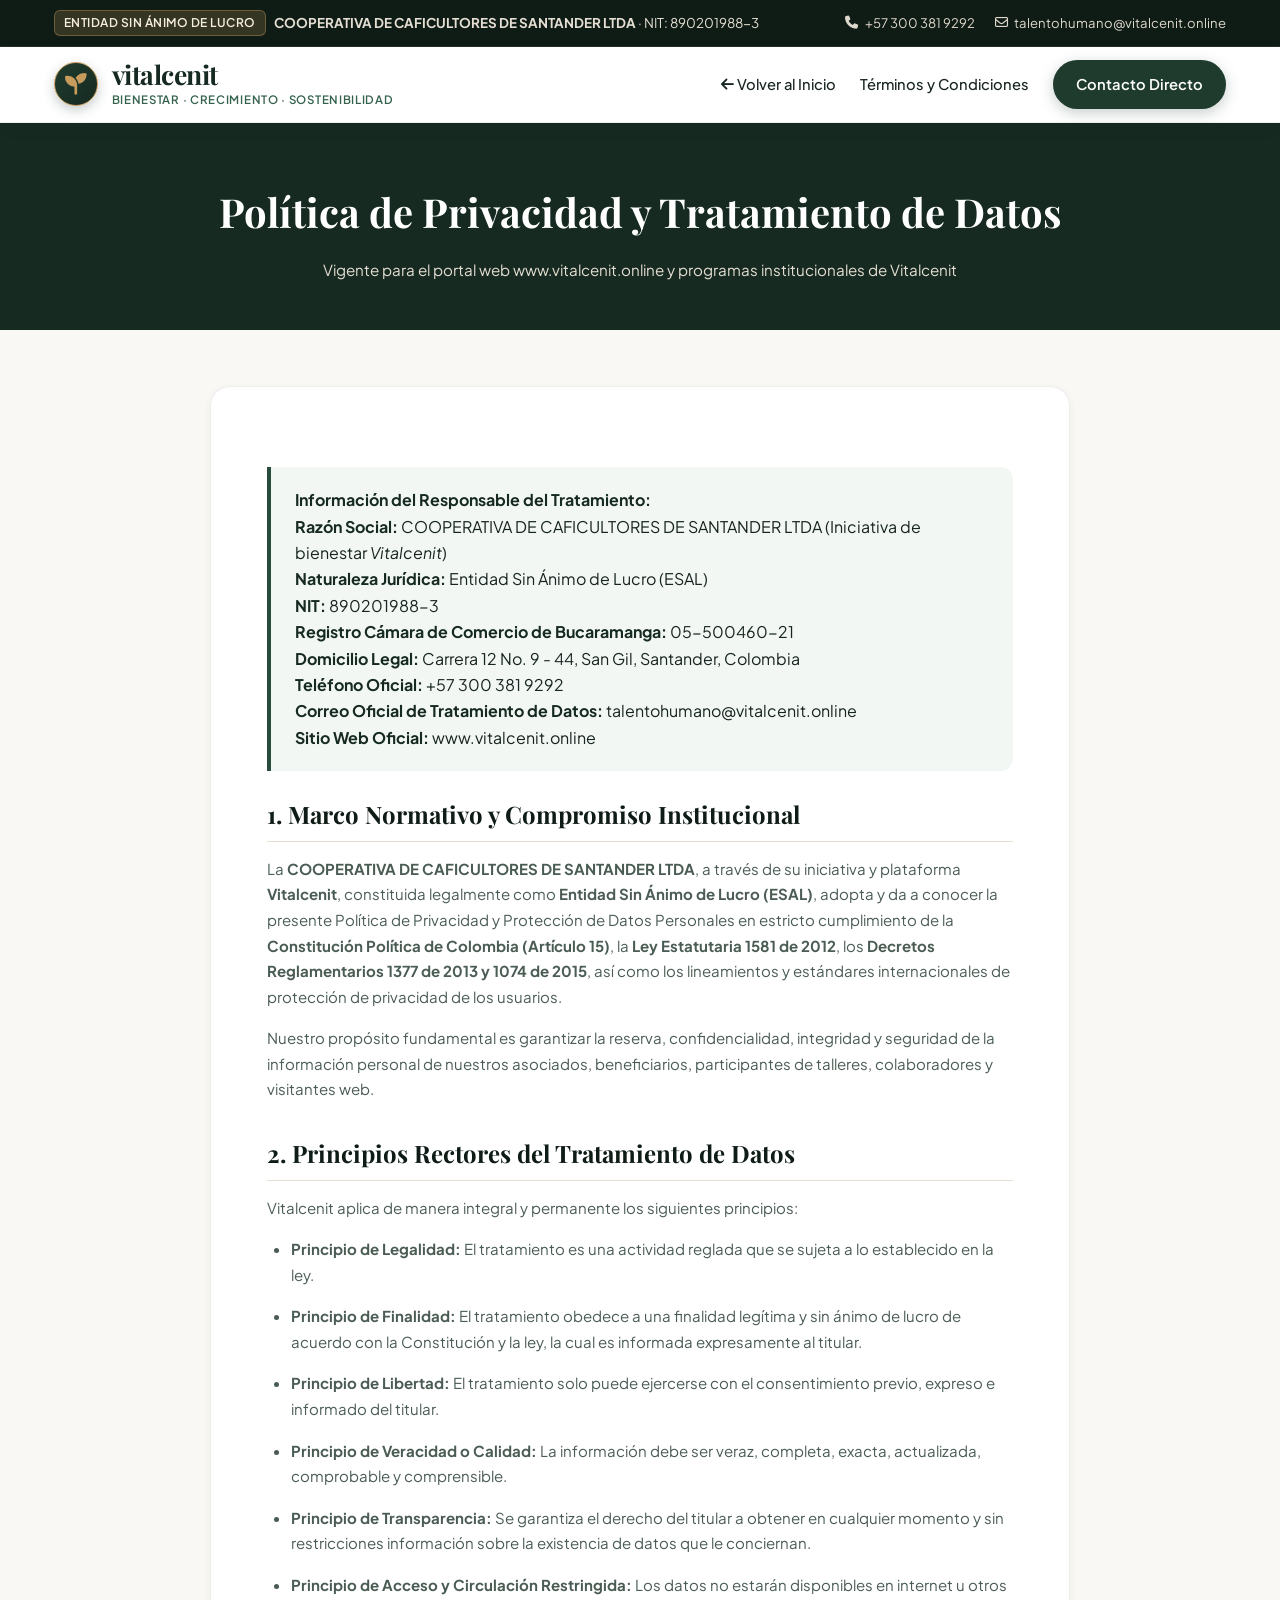
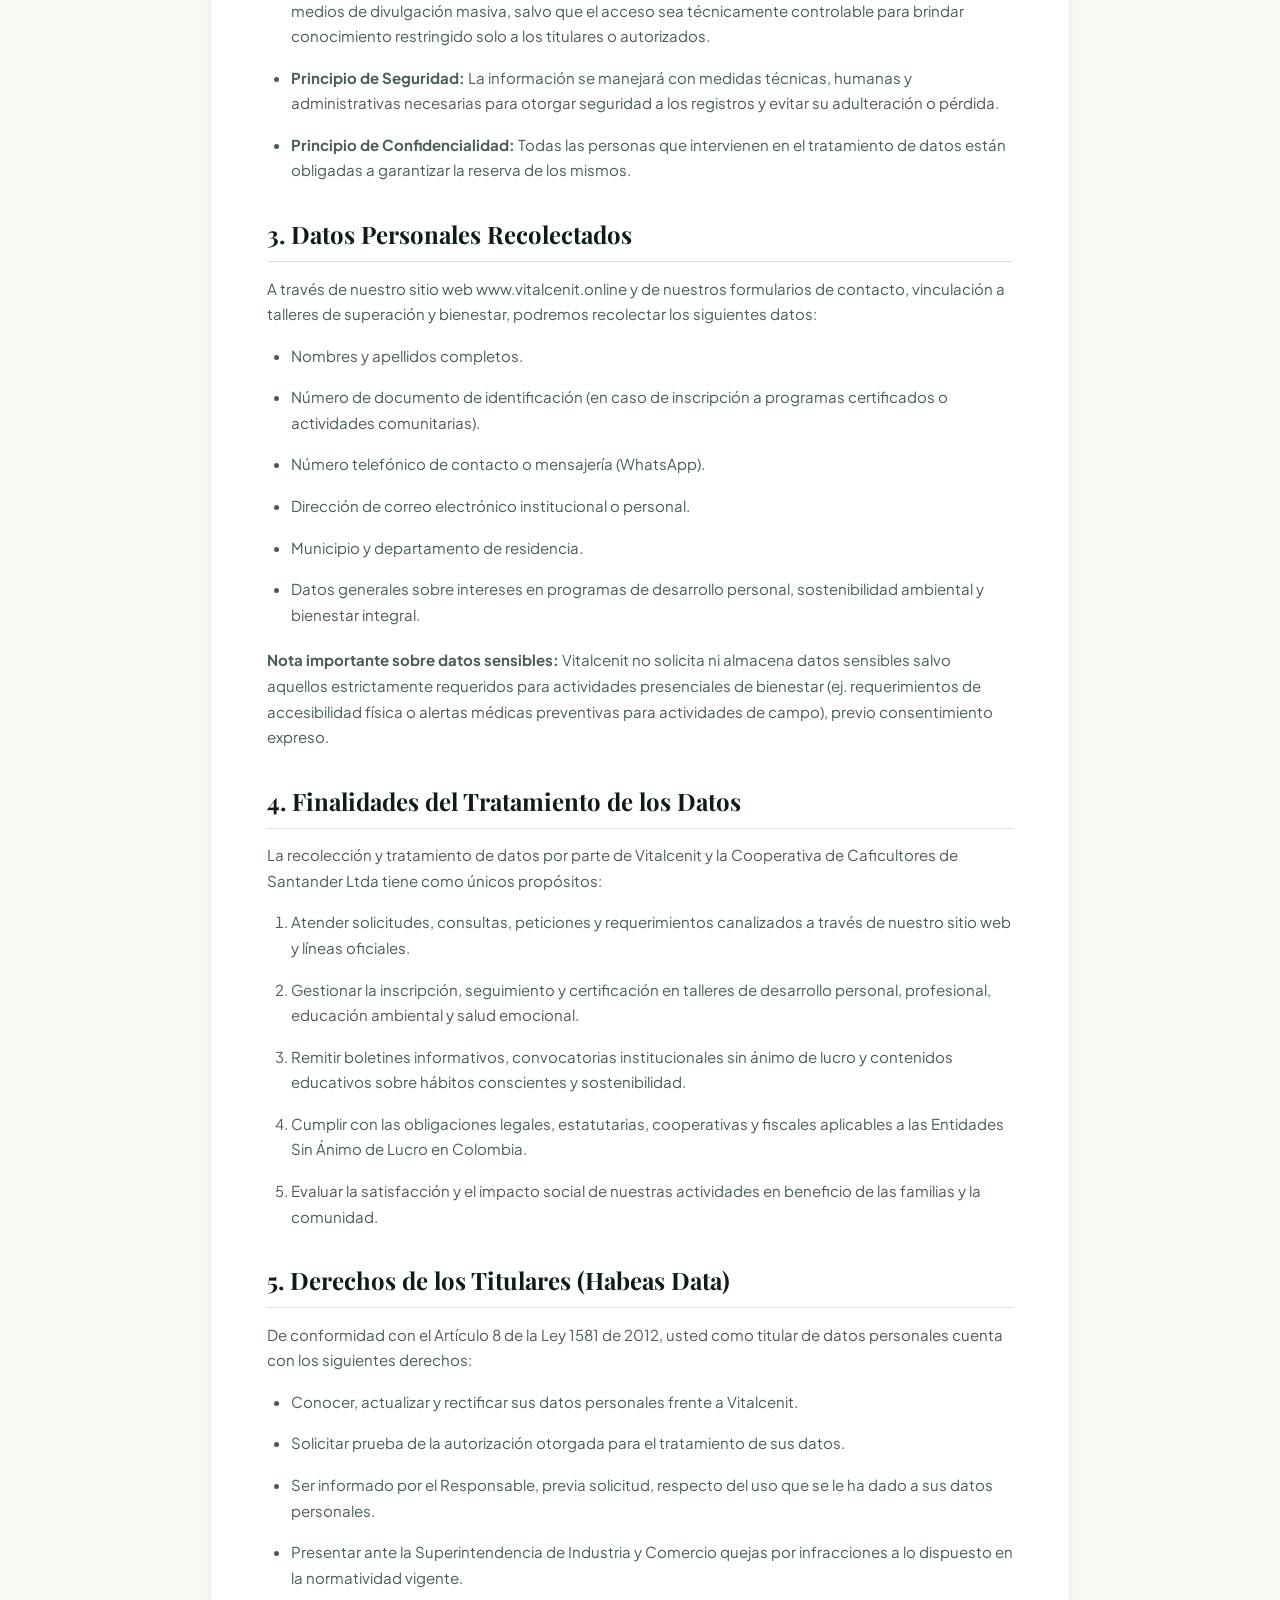
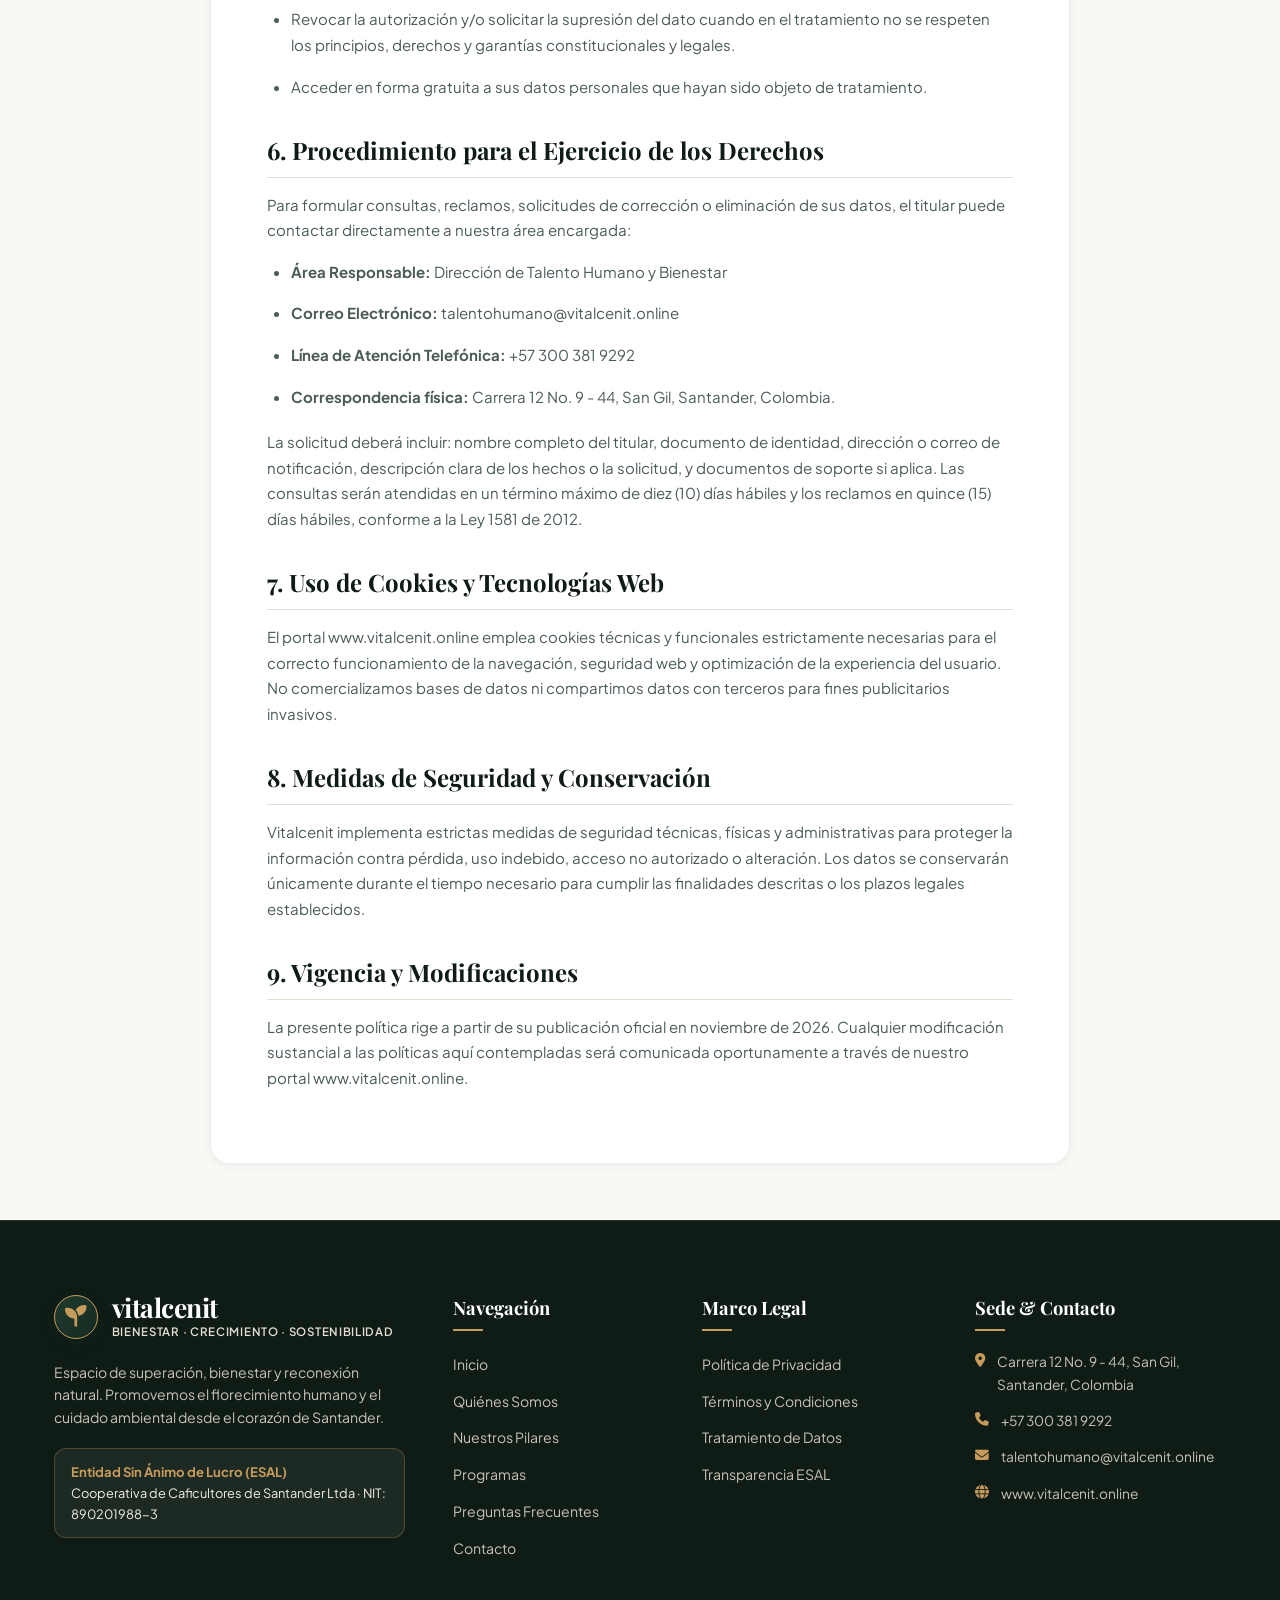
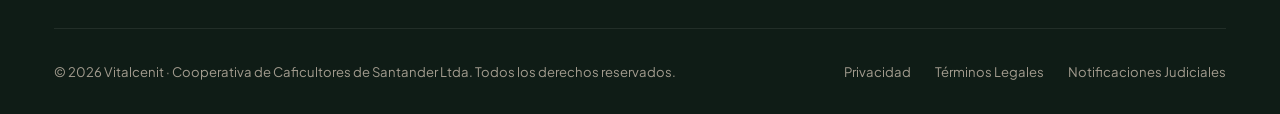
==== politica-de-privacidad.html @ c58ff238 "Sitio web oficial de Vitalcenit - Entidad Sin Animo de Lucro" ====
<!DOCTYPE html>
<html lang="es">
<head>
    <meta charset="UTF-8">
    <meta name="viewport" content="width=device-width, initial-scale=1.0">
    <title>Política de Privacidad y Tratamiento de Datos Personales | Vitalcenit</title>
    <meta name="description" content="Política de Tratamiento y Protección de Datos Personales de Vitalcenit - Iniciativa de la Cooperativa de Caficultores de Santander Ltda (NIT 890201988-3), Entidad Sin Ánimo de Lucro.">
    <meta name="robots" content="index, follow">

    <!-- Fuentes Google -->
    <link rel="preconnect" href="https://fonts.googleapis.com">
    <link rel="preconnect" href="https://fonts.gstatic.com" crossorigin>
    <link href="https://fonts.googleapis.com/css2?family=Playfair+Display:ital,wght@0,600;0,700;1,400&family=Plus+Jakarta+Sans:wght@300;400;500;600;700&display=swap" rel="stylesheet">
    <link rel="stylesheet" href="https://cdnjs.cloudflare.com/ajax/libs/font-awesome/6.4.0/css/all.min.css">
    <link rel="stylesheet" href="styles.css">
</head>
<body>

    <!-- TOP BAR INSTITUCIONAL -->
    <div class="top-bar">
        <div class="container top-bar-content">
            <div class="top-bar-badge">
                <span class="esal-tag">Entidad Sin Ánimo de Lucro</span>
                <span><strong>COOPERATIVA DE CAFICULTORES DE SANTANDER LTDA</strong> · NIT: 890201988-3</span>
            </div>
            <div class="top-bar-links">
                <a href="tel:3003819292"><i class="fa-solid fa-phone"></i> +57 300 381 9292</a>
                <a href="mailto:talentohumano@vitalcenit.online"><i class="fa-regular fa-envelope"></i> talentohumano@vitalcenit.online</a>
            </div>
        </div>
    </div>

    <!-- NAVBAR -->
    <header class="navbar">
        <div class="container nav-container">
            <a href="index.html" class="brand-logo">
                <div class="logo-symbol">
                    <i class="fa-solid fa-seedling"></i>
                </div>
                <div class="logo-text-block">
                    <span class="logo-title">vitalcenit</span>
                    <span class="logo-subtitle">Bienestar · Crecimiento · Sostenibilidad</span>
                </div>
            </a>
            <nav class="nav-links">
                <a href="index.html" class="nav-link"><i class="fa-solid fa-arrow-left"></i> Volver al Inicio</a>
                <a href="terminos-y-condiciones.html" class="nav-link">Términos y Condiciones</a>
                <a href="index.html#contacto" class="btn btn-primary">Contacto Directo</a>
            </nav>
            <button class="mobile-menu-btn" aria-label="Abrir menú">
                <i class="fa-solid fa-bars"></i>
            </button>
        </div>
    </header>

    <!-- HEADER LEGAL -->
    <section class="legal-header">
        <div class="container">
            <h1>Política de Privacidad y Tratamiento de Datos</h1>
            <p>Vigente para el portal web www.vitalcenit.online y programas institucionales de Vitalcenit</p>
        </div>
    </section>

    <!-- CUERPO LEGAL -->
    <main class="container">
        <article class="legal-body">

            <div class="legal-highlight-box">
                <strong>Información del Responsable del Tratamiento:</strong><br>
                <strong>Razón Social:</strong> COOPERATIVA DE CAFICULTORES DE SANTANDER LTDA (Iniciativa de bienestar <em>Vitalcenit</em>)<br>
                <strong>Naturaleza Jurídica:</strong> Entidad Sin Ánimo de Lucro (ESAL)<br>
                <strong>NIT:</strong> 890201988-3<br>
                <strong>Registro Cámara de Comercio de Bucaramanga:</strong> 05-500460-21<br>
                <strong>Domicilio Legal:</strong> Carrera 12 No. 9 - 44, San Gil, Santander, Colombia<br>
                <strong>Teléfono Oficial:</strong> +57 300 381 9292<br>
                <strong>Correo Oficial de Tratamiento de Datos:</strong> talentohumano@vitalcenit.online<br>
                <strong>Sitio Web Oficial:</strong> www.vitalcenit.online
            </div>

            <h2>1. Marco Normativo y Compromiso Institucional</h2>
            <p>La <strong>COOPERATIVA DE CAFICULTORES DE SANTANDER LTDA</strong>, a través de su iniciativa y plataforma <strong>Vitalcenit</strong>, constituida legalmente como <strong>Entidad Sin Ánimo de Lucro (ESAL)</strong>, adopta y da a conocer la presente Política de Privacidad y Protección de Datos Personales en estricto cumplimiento de la <strong>Constitución Política de Colombia (Artículo 15)</strong>, la <strong>Ley Estatutaria 1581 de 2012</strong>, los <strong>Decretos Reglamentarios 1377 de 2013 y 1074 de 2015</strong>, así como los lineamientos y estándares internacionales de protección de privacidad de los usuarios.</p>
            <p>Nuestro propósito fundamental es garantizar la reserva, confidencialidad, integridad y seguridad de la información personal de nuestros asociados, beneficiarios, participantes de talleres, colaboradores y visitantes web.</p>

            <h2>2. Principios Rectores del Tratamiento de Datos</h2>
            <p>Vitalcenit aplica de manera integral y permanente los siguientes principios:</p>
            <ul>
                <li><strong>Principio de Legalidad:</strong> El tratamiento es una actividad reglada que se sujeta a lo establecido en la ley.</li>
                <li><strong>Principio de Finalidad:</strong> El tratamiento obedece a una finalidad legítima y sin ánimo de lucro de acuerdo con la Constitución y la ley, la cual es informada expresamente al titular.</li>
                <li><strong>Principio de Libertad:</strong> El tratamiento solo puede ejercerse con el consentimiento previo, expreso e informado del titular.</li>
                <li><strong>Principio de Veracidad o Calidad:</strong> La información debe ser veraz, completa, exacta, actualizada, comprobable y comprensible.</li>
                <li><strong>Principio de Transparencia:</strong> Se garantiza el derecho del titular a obtener en cualquier momento y sin restricciones información sobre la existencia de datos que le conciernan.</li>
                <li><strong>Principio de Acceso y Circulación Restringida:</strong> Los datos no estarán disponibles en internet u otros medios de divulgación masiva, salvo que el acceso sea técnicamente controlable para brindar conocimiento restringido solo a los titulares o autorizados.</li>
                <li><strong>Principio de Seguridad:</strong> La información se manejará con medidas técnicas, humanas y administrativas necesarias para otorgar seguridad a los registros y evitar su adulteración o pérdida.</li>
                <li><strong>Principio de Confidencialidad:</strong> Todas las personas que intervienen en el tratamiento de datos están obligadas a garantizar la reserva de los mismos.</li>
            </ul>

            <h2>3. Datos Personales Recolectados</h2>
            <p>A través de nuestro sitio web www.vitalcenit.online y de nuestros formularios de contacto, vinculación a talleres de superación y bienestar, podremos recolectar los siguientes datos:</p>
            <ul>
                <li>Nombres y apellidos completos.</li>
                <li>Número de documento de identificación (en caso de inscripción a programas certificados o actividades comunitarias).</li>
                <li>Número telefónico de contacto o mensajería (WhatsApp).</li>
                <li>Dirección de correo electrónico institucional o personal.</li>
                <li>Municipio y departamento de residencia.</li>
                <li>Datos generales sobre intereses en programas de desarrollo personal, sostenibilidad ambiental y bienestar integral.</li>
            </ul>
            <p><strong>Nota importante sobre datos sensibles:</strong> Vitalcenit no solicita ni almacena datos sensibles salvo aquellos estrictamente requeridos para actividades presenciales de bienestar (ej. requerimientos de accesibilidad física o alertas médicas preventivas para actividades de campo), previo consentimiento expreso.</p>

            <h2>4. Finalidades del Tratamiento de los Datos</h2>
            <p>La recolección y tratamiento de datos por parte de Vitalcenit y la Cooperativa de Caficultores de Santander Ltda tiene como únicos propósitos:</p>
            <ol>
                <li>Atender solicitudes, consultas, peticiones y requerimientos canalizados a través de nuestro sitio web y líneas oficiales.</li>
                <li>Gestionar la inscripción, seguimiento y certificación en talleres de desarrollo personal, profesional, educación ambiental y salud emocional.</li>
                <li>Remitir boletines informativos, convocatorias institucionales sin ánimo de lucro y contenidos educativos sobre hábitos conscientes y sostenibilidad.</li>
                <li>Cumplir con las obligaciones legales, estatutarias, cooperativas y fiscales aplicables a las Entidades Sin Ánimo de Lucro en Colombia.</li>
                <li>Evaluar la satisfacción y el impacto social de nuestras actividades en beneficio de las familias y la comunidad.</li>
            </ol>

            <h2>5. Derechos de los Titulares (Habeas Data)</h2>
            <p>De conformidad con el Artículo 8 de la Ley 1581 de 2012, usted como titular de datos personales cuenta con los siguientes derechos:</p>
            <ul>
                <li>Conocer, actualizar y rectificar sus datos personales frente a Vitalcenit.</li>
                <li>Solicitar prueba de la autorización otorgada para el tratamiento de sus datos.</li>
                <li>Ser informado por el Responsable, previa solicitud, respecto del uso que se le ha dado a sus datos personales.</li>
                <li>Presentar ante la Superintendencia de Industria y Comercio quejas por infracciones a lo dispuesto en la normatividad vigente.</li>
                <li>Revocar la autorización y/o solicitar la supresión del dato cuando en el tratamiento no se respeten los principios, derechos y garantías constitucionales y legales.</li>
                <li>Acceder en forma gratuita a sus datos personales que hayan sido objeto de tratamiento.</li>
            </ul>

            <h2>6. Procedimiento para el Ejercicio de los Derechos</h2>
            <p>Para formular consultas, reclamos, solicitudes de corrección o eliminación de sus datos, el titular puede contactar directamente a nuestra área encargada:</p>
            <ul>
                <li><strong>Área Responsable:</strong> Dirección de Talento Humano y Bienestar</li>
                <li><strong>Correo Electrónico:</strong> <a href="mailto:talentohumano@vitalcenit.online">talentohumano@vitalcenit.online</a></li>
                <li><strong>Línea de Atención Telefónica:</strong> +57 300 381 9292</li>
                <li><strong>Correspondencia física:</strong> Carrera 12 No. 9 - 44, San Gil, Santander, Colombia.</li>
            </ul>
            <p>La solicitud deberá incluir: nombre completo del titular, documento de identidad, dirección o correo de notificación, descripción clara de los hechos o la solicitud, y documentos de soporte si aplica. Las consultas serán atendidas en un término máximo de diez (10) días hábiles y los reclamos en quince (15) días hábiles, conforme a la Ley 1581 de 2012.</p>

            <h2>7. Uso de Cookies y Tecnologías Web</h2>
            <p>El portal www.vitalcenit.online emplea cookies técnicas y funcionales estrictamente necesarias para el correcto funcionamiento de la navegación, seguridad web y optimización de la experiencia del usuario. No comercializamos bases de datos ni compartimos datos con terceros para fines publicitarios invasivos.</p>

            <h2>8. Medidas de Seguridad y Conservación</h2>
            <p>Vitalcenit implementa estrictas medidas de seguridad técnicas, físicas y administrativas para proteger la información contra pérdida, uso indebido, acceso no autorizado o alteración. Los datos se conservarán únicamente durante el tiempo necesario para cumplir las finalidades descritas o los plazos legales establecidos.</p>

            <h2>9. Vigencia y Modificaciones</h2>
            <p>La presente política rige a partir de su publicación oficial en noviembre de 2026. Cualquier modificación sustancial a las políticas aquí contempladas será comunicada oportunamente a través de nuestro portal www.vitalcenit.online.</p>

        </article>
    </main>

    <!-- FOOTER INSTITUCIONAL -->
    <footer class="site-footer">
        <div class="container">
            <div class="footer-grid">
                <div class="footer-col-brand">
                    <div class="brand-logo">
                        <div class="logo-symbol"><i class="fa-solid fa-seedling"></i></div>
                        <div class="logo-text-block">
                            <span class="logo-title">vitalcenit</span>
                            <span class="logo-subtitle">Bienestar · Crecimiento · Sostenibilidad</span>
                        </div>
                    </div>
                    <p>Espacio de superación, bienestar y reconexión natural. Promovemos el florecimiento humano y el cuidado ambiental desde el corazón de Santander.</p>
                    <div class="footer-esal-badge">
                        <strong>Entidad Sin Ánimo de Lucro (ESAL)</strong>
                        <span>Cooperativa de Caficultores de Santander Ltda · NIT: 890201988-3</span>
                    </div>
                </div>

                <div>
                    <h4 class="footer-heading">Navegación</h4>
                    <ul class="footer-links">
                        <li><a href="index.html">Inicio</a></li>
                        <li><a href="index.html#quienes-somos">Quiénes Somos</a></li>
                        <li><a href="index.html#pilares">Nuestros Pilares</a></li>
                        <li><a href="index.html#programas">Programas</a></li>
                        <li><a href="index.html#faq">Preguntas Frecuentes</a></li>
                        <li><a href="index.html#contacto">Contacto</a></li>
                    </ul>
                </div>

                <div>
                    <h4 class="footer-heading">Marco Legal</h4>
                    <ul class="footer-links">
                        <li><a href="politica-de-privacidad.html">Política de Privacidad</a></li>
                        <li><a href="terminos-y-condiciones.html">Términos y Condiciones</a></li>
                        <li><a href="politica-de-privacidad.html#habeas-data">Tratamiento de Datos</a></li>
                        <li><a href="index.html#transparencia">Transparencia ESAL</a></li>
                    </ul>
                </div>

                <div>
                    <h4 class="footer-heading">Sede & Contacto</h4>
                    <ul class="footer-contact-list">
                        <li><i class="fa-solid fa-location-dot"></i> <span>Carrera 12 No. 9 - 44, San Gil, Santander, Colombia</span></li>
                        <li><i class="fa-solid fa-phone"></i> <span>+57 300 381 9292</span></li>
                        <li><i class="fa-solid fa-envelope"></i> <span>talentohumano@vitalcenit.online</span></li>
                        <li><i class="fa-solid fa-globe"></i> <span>www.vitalcenit.online</span></li>
                    </ul>
                </div>
            </div>

            <div class="footer-bottom">
                <p>&copy; 2026 Vitalcenit · Cooperativa de Caficultores de Santander Ltda. Todos los derechos reservados.</p>
                <div class="footer-legal-links">
                    <a href="politica-de-privacidad.html">Privacidad</a>
                    <a href="terminos-y-condiciones.html">Términos Legales</a>
                    <a href="mailto:talentohumano@vitalcenit.online">Notificaciones Judiciales</a>
                </div>
            </div>
        </div>
    </footer>

    <script src="app.js"></script>
</body>
</html>
---- styles.css ----
/* ==========================================================================
   VITALCENIT - ESTILOS OFICIALES
   Entidad Sin Ánimo de Lucro · San Gil, Santander
   ========================================================================== */

:root {
    --forest-950: #0f1c16;
    --forest-900: #162a21;
    --forest-800: #1f3b2e;
    --forest-700: #284c3b;
    --forest-600: #35624d;
    --emerald-500: #427c62;
    --sage-400: #6ea087;
    --sage-200: #b8d4c6;
    --sage-100: #e4efe9;
    --sage-50: #f2f7f4;

    --gold-500: #c69b5c;
    --gold-600: #ae8346;
    --gold-100: #f9f3e9;
    
    --sand-50: #faf8f4;
    --sand-100: #f3efe7;
    --sand-200: #e5ded2;
    
    --text-primary: #17241f;
    --text-secondary: #4a5c53;
    --text-muted: #6f8077;
    --text-inverse: #ffffff;

    --white: #ffffff;
    --card-bg: #ffffff;
    --border-color: #e2ded4;
    --border-light: rgba(31, 59, 46, 0.08);

    --font-heading: 'Playfair Display', Georgia, serif;
    --font-body: 'Plus Jakarta Sans', system-ui, -apple-system, sans-serif;

    --radius-sm: 6px;
    --radius-md: 12px;
    --radius-lg: 20px;
    --radius-full: 9999px;

    --shadow-sm: 0 2px 8px rgba(15, 28, 22, 0.05);
    --shadow-md: 0 10px 25px rgba(15, 28, 22, 0.07);
    --shadow-lg: 0 20px 45px rgba(15, 28, 22, 0.12);
    --transition: all 0.3s cubic-bezier(0.16, 1, 0.3, 1);
}

*, *::before, *::after {
    box-sizing: border-box;
    margin: 0;
    padding: 0;
}

html {
    scroll-behavior: smooth;
    font-size: 16px;
}

body {
    font-family: var(--font-body);
    color: var(--text-primary);
    background-color: var(--sand-50);
    line-height: 1.65;
    -webkit-font-smoothing: antialiased;
}

img {
    max-width: 100%;
    height: auto;
    display: block;
}

a {
    color: inherit;
    text-decoration: none;
    transition: var(--transition);
}

/* CONTENEDOR */
.container {
    width: 100%;
    max-width: 1220px;
    margin-left: auto;
    margin-right: auto;
    padding-left: 1.5rem;
    padding-right: 1.5rem;
}

/* TOP BAR INSTITUCIONAL */
.top-bar {
    background-color: var(--forest-950);
    color: var(--sand-200);
    font-size: 0.84rem;
    border-bottom: 1px solid rgba(255, 255, 255, 0.08);
    padding: 0.6rem 0;
}

.top-bar-content {
    display: flex;
    justify-content: space-between;
    align-items: center;
    flex-wrap: wrap;
    gap: 0.75rem;
}

.top-bar-badge {
    display: inline-flex;
    align-items: center;
    gap: 0.5rem;
    color: #e5ded2;
}

.esal-tag {
    background: rgba(198, 155, 92, 0.2);
    color: #f7eedf;
    border: 1px solid rgba(198, 155, 92, 0.4);
    padding: 0.15rem 0.55rem;
    border-radius: var(--radius-sm);
    font-weight: 600;
    font-size: 0.75rem;
    letter-spacing: 0.5px;
    text-transform: uppercase;
}

.top-bar-links {
    display: flex;
    align-items: center;
    gap: 1.25rem;
}

.top-bar-links a {
    color: #ded7cb;
    display: inline-flex;
    align-items: center;
    gap: 0.4rem;
    font-size: 0.82rem;
}

.top-bar-links a:hover {
    color: var(--white);
}

/* NAVBAR */
.navbar {
    background-color: rgba(255, 255, 255, 0.96);
    backdrop-filter: blur(12px);
    position: sticky;
    top: 0;
    z-index: 1000;
    border-bottom: 1px solid var(--border-light);
    box-shadow: 0 4px 20px rgba(15, 28, 22, 0.04);
}

.nav-container {
    display: flex;
    justify-content: space-between;
    align-items: center;
    padding-top: 0.85rem;
    padding-bottom: 0.85rem;
}

.brand-logo {
    display: flex;
    align-items: center;
    gap: 0.85rem;
}

.logo-symbol {
    width: 44px;
    height: 44px;
    background: linear-gradient(135deg, var(--forest-800), var(--forest-900));
    color: var(--gold-500);
    border-radius: 50%;
    display: flex;
    align-items: center;
    justify-content: center;
    font-size: 1.35rem;
    box-shadow: 0 4px 12px rgba(26, 51, 40, 0.25);
    border: 1.5px solid var(--gold-500);
}

.logo-text-block {
    display: flex;
    flex-direction: column;
}

.logo-title {
    font-family: var(--font-heading);
    font-size: 1.65rem;
    font-weight: 700;
    color: var(--forest-900);
    letter-spacing: -0.5px;
    line-height: 1.1;
}

.logo-subtitle {
    font-size: 0.72rem;
    color: var(--forest-600);
    letter-spacing: 0.7px;
    font-weight: 600;
    text-transform: uppercase;
}

.nav-links {
    display: flex;
    align-items: center;
    gap: 1.5rem;
}

.nav-link {
    font-size: 0.92rem;
    font-weight: 500;
    color: var(--text-primary);
    position: relative;
    padding: 0.3rem 0;
}

.nav-link::after {
    content: '';
    position: absolute;
    bottom: 0;
    left: 0;
    width: 0;
    height: 2px;
    background-color: var(--forest-700);
    transition: var(--transition);
}

.nav-link:hover::after,
.nav-link.active::after {
    width: 100%;
}

.mobile-menu-btn {
    display: none;
    background: none;
    border: none;
    font-size: 1.5rem;
    color: var(--forest-900);
    cursor: pointer;
}

/* BOTONES */
.btn {
    display: inline-flex;
    align-items: center;
    justify-content: center;
    gap: 0.5rem;
    font-size: 0.92rem;
    font-weight: 600;
    padding: 0.75rem 1.45rem;
    border-radius: var(--radius-full);
    cursor: pointer;
    transition: var(--transition);
    border: none;
    text-align: center;
}

.btn-primary {
    background-color: var(--forest-800);
    color: var(--white);
    box-shadow: 0 4px 14px rgba(31, 59, 46, 0.25);
}

.btn-primary:hover {
    background-color: var(--forest-950);
    transform: translateY(-2px);
    box-shadow: 0 6px 18px rgba(15, 28, 22, 0.35);
}

.btn-gold {
    background: linear-gradient(135deg, var(--gold-500), var(--gold-600));
    color: var(--white);
    box-shadow: 0 4px 14px rgba(198, 155, 92, 0.35);
}

.btn-gold:hover {
    filter: brightness(1.08);
    transform: translateY(-2px);
}

.btn-outline {
    background: transparent;
    color: var(--forest-900);
    border: 1.5px solid var(--forest-800);
}

.btn-outline:hover {
    background-color: var(--forest-800);
    color: var(--white);
}

.btn-outline-white {
    background: rgba(255, 255, 255, 0.08);
    color: var(--white);
    border: 1.5px solid rgba(255, 255, 255, 0.5);
    backdrop-filter: blur(4px);
}

.btn-outline-white:hover {
    background: var(--white);
    color: var(--forest-950);
}

/* HERO SECTION */
.hero {
    position: relative;
    padding: 5rem 0 5.5rem;
    background: radial-gradient(circle at top right, rgba(110, 160, 135, 0.15), transparent 50%),
                radial-gradient(circle at bottom left, rgba(198, 155, 92, 0.12), transparent 40%),
                var(--sand-50);
    overflow: hidden;
}

.hero-grid {
    display: grid;
    grid-template-columns: 1.15fr 0.85fr;
    gap: 3.5rem;
    align-items: center;
}

.hero-badge {
    display: inline-flex;
    align-items: center;
    gap: 0.5rem;
    background: var(--sage-100);
    color: var(--forest-800);
    padding: 0.4rem 1rem;
    border-radius: var(--radius-full);
    font-size: 0.84rem;
    font-weight: 600;
    margin-bottom: 1.25rem;
    border: 1px solid var(--sage-200);
}

.hero-title {
    font-family: var(--font-heading);
    font-size: 2.85rem;
    line-height: 1.2;
    color: var(--forest-950);
    margin-bottom: 1.25rem;
    font-weight: 700;
}

.hero-title span {
    color: var(--forest-700);
    font-style: italic;
}

.hero-description {
    font-size: 1.12rem;
    color: var(--text-secondary);
    line-height: 1.7;
    margin-bottom: 2rem;
    max-width: 580px;
}

.hero-actions {
    display: flex;
    flex-wrap: wrap;
    gap: 1rem;
    margin-bottom: 2.5rem;
}

.hero-trust-row {
    display: grid;
    grid-template-columns: repeat(3, 1fr);
    gap: 1.25rem;
    padding-top: 1.75rem;
    border-top: 1px solid var(--border-color);
}

.trust-item {
    display: flex;
    align-items: center;
    gap: 0.75rem;
}

.trust-icon {
    width: 40px;
    height: 40px;
    border-radius: var(--radius-md);
    background: var(--forest-800);
    color: var(--gold-500);
    display: flex;
    align-items: center;
    justify-content: center;
    font-size: 1.1rem;
    flex-shrink: 0;
}

.trust-text strong {
    display: block;
    font-size: 0.95rem;
    color: var(--forest-900);
}

.trust-text span {
    font-size: 0.78rem;
    color: var(--text-muted);
}

.hero-visual {
    position: relative;
}

.hero-image-card {
    position: relative;
    border-radius: var(--radius-lg);
    overflow: hidden;
    box-shadow: var(--shadow-lg);
    border: 6px solid var(--white);
}

.hero-image-card img {
    width: 100%;
    height: 480px;
    object-fit: cover;
    transition: transform 0.6s ease;
}

.hero-image-card:hover img {
    transform: scale(1.03);
}

.floating-badge {
    position: absolute;
    bottom: -1.25rem;
    left: -1.25rem;
    background: var(--white);
    padding: 1rem 1.25rem;
    border-radius: var(--radius-md);
    box-shadow: var(--shadow-md);
    border: 1px solid var(--border-light);
    display: flex;
    align-items: center;
    gap: 0.85rem;
    max-width: 270px;
}

.floating-badge-icon {
    width: 42px;
    height: 42px;
    background: var(--sand-100);
    color: var(--forest-800);
    border-radius: 50%;
    display: flex;
    align-items: center;
    justify-content: center;
    font-size: 1.25rem;
    flex-shrink: 0;
}

.floating-badge-text h5 {
    font-size: 0.9rem;
    color: var(--forest-900);
    margin-bottom: 0.15rem;
}

.floating-badge-text p {
    font-size: 0.74rem;
    color: var(--text-muted);
    line-height: 1.3;
}

/* SECCIONES COMUNES */
.section {
    padding: 5rem 0;
}

.section-bg-sand {
    background-color: var(--sand-100);
}

.section-bg-forest {
    background-color: var(--forest-900);
    color: var(--sand-50);
}

.section-header {
    text-align: center;
    max-width: 760px;
    margin: 0 auto 3.5rem;
}

.section-tag {
    display: inline-block;
    font-size: 0.8rem;
    font-weight: 700;
    text-transform: uppercase;
    letter-spacing: 1.2px;
    color: var(--forest-700);
    background: var(--sage-100);
    padding: 0.3rem 0.85rem;
    border-radius: var(--radius-full);
    margin-bottom: 0.85rem;
}

.section-tag.light {
    background: rgba(255, 255, 255, 0.1);
    color: var(--sand-200);
}

.section-title {
    font-family: var(--font-heading);
    font-size: 2.3rem;
    color: var(--forest-950);
    line-height: 1.25;
    margin-bottom: 1rem;
}

.section-title.light {
    color: var(--white);
}

.section-desc {
    font-size: 1.05rem;
    color: var(--text-secondary);
}

.section-desc.light {
    color: var(--sand-200);
}

/* QUIÉNES SOMOS / INSTITUCIONAL */
.about-grid {
    display: grid;
    grid-template-columns: 1fr 1fr;
    gap: 3.5rem;
    align-items: center;
}

.about-image-wrapper {
    position: relative;
}

.about-image {
    border-radius: var(--radius-lg);
    overflow: hidden;
    box-shadow: var(--shadow-md);
    border: 5px solid var(--white);
    height: 440px;
}

.about-image img {
    width: 100%;
    height: 100%;
    object-fit: cover;
}

.esal-verified-stamp {
    position: absolute;
    top: 1.5rem;
    right: 1.5rem;
    background: rgba(15, 28, 22, 0.92);
    backdrop-filter: blur(8px);
    color: var(--white);
    padding: 0.75rem 1rem;
    border-radius: var(--radius-md);
    border: 1px solid var(--gold-500);
    display: flex;
    align-items: center;
    gap: 0.75rem;
    box-shadow: var(--shadow-md);
}

.esal-stamp-icon {
    color: var(--gold-500);
    font-size: 1.4rem;
}

.esal-stamp-text strong {
    display: block;
    font-size: 0.8rem;
    letter-spacing: 0.5px;
    text-transform: uppercase;
}

.esal-stamp-text span {
    font-size: 0.72rem;
    color: var(--sand-200);
}

.about-content h3 {
    font-family: var(--font-heading);
    font-size: 1.85rem;
    color: var(--forest-900);
    margin-bottom: 1.25rem;
    line-height: 1.3;
}

.about-content p {
    color: var(--text-secondary);
    margin-bottom: 1.25rem;
    font-size: 0.98rem;
}

.chamber-box {
    background: var(--white);
    border-left: 4px solid var(--forest-700);
    padding: 1.25rem;
    border-radius: 0 var(--radius-md) var(--radius-md) 0;
    margin: 1.75rem 0;
    box-shadow: var(--shadow-sm);
}

.chamber-header {
    display: flex;
    align-items: center;
    gap: 0.6rem;
    color: var(--forest-900);
    font-weight: 700;
    font-size: 0.95rem;
    margin-bottom: 0.5rem;
}

.chamber-list {
    list-style: none;
    display: grid;
    grid-template-columns: 1fr 1fr;
    gap: 0.5rem;
    font-size: 0.83rem;
    color: var(--text-secondary);
}

.chamber-list li strong {
    color: var(--forest-900);
}

/* PILARES */
.pillars-grid {
    display: grid;
    grid-template-columns: repeat(3, 1fr);
    gap: 2rem;
}

.pillar-card {
    background: var(--card-bg);
    border-radius: var(--radius-lg);
    padding: 2.25rem 2rem;
    box-shadow: var(--shadow-sm);
    border: 1px solid var(--border-light);
    transition: var(--transition);
    position: relative;
    display: flex;
    flex-direction: column;
}

.pillar-card:hover {
    transform: translateY(-6px);
    box-shadow: var(--shadow-md);
    border-color: var(--sage-400);
}

.pillar-icon-box {
    width: 60px;
    height: 60px;
    border-radius: var(--radius-md);
    background: var(--sage-100);
    color: var(--forest-800);
    display: flex;
    align-items: center;
    justify-content: center;
    font-size: 1.5rem;
    margin-bottom: 1.5rem;
    transition: var(--transition);
}

.pillar-card:hover .pillar-icon-box {
    background: var(--forest-800);
    color: var(--gold-500);
}

.pillar-card h4 {
    font-family: var(--font-heading);
    font-size: 1.35rem;
    color: var(--forest-950);
    margin-bottom: 0.85rem;
}

.pillar-card p {
    color: var(--text-secondary);
    font-size: 0.94rem;
    margin-bottom: 1.25rem;
    flex-grow: 1;
}

.pillar-features {
    list-style: none;
    border-top: 1px solid var(--border-color);
    padding-top: 1rem;
    font-size: 0.86rem;
    color: var(--text-muted);
}

.pillar-features li {
    display: flex;
    align-items: center;
    gap: 0.5rem;
    margin-bottom: 0.4rem;
}

.pillar-features li i {
    color: var(--forest-700);
}

/* PROGRAMAS */
.programs-grid {
    display: grid;
    grid-template-columns: repeat(2, 1fr);
    gap: 2rem;
}

.program-card {
    background: var(--card-bg);
    border-radius: var(--radius-lg);
    overflow: hidden;
    border: 1px solid var(--border-light);
    box-shadow: var(--shadow-sm);
    display: flex;
    flex-direction: column;
    transition: var(--transition);
}

.program-card:hover {
    box-shadow: var(--shadow-md);
    transform: translateY(-4px);
}

.program-img-wrapper {
    height: 220px;
    overflow: hidden;
    position: relative;
}

.program-img-wrapper img {
    width: 100%;
    height: 100%;
    object-fit: cover;
    transition: transform 0.5s ease;
}

.program-card:hover .program-img-wrapper img {
    transform: scale(1.05);
}

.program-badge {
    position: absolute;
    top: 1rem;
    left: 1rem;
    background: rgba(15, 28, 22, 0.85);
    color: var(--white);
    padding: 0.3rem 0.75rem;
    border-radius: var(--radius-full);
    font-size: 0.75rem;
    font-weight: 600;
}

.program-body {
    padding: 1.75rem;
    display: flex;
    flex-direction: column;
    flex-grow: 1;
}

.program-body h4 {
    font-family: var(--font-heading);
    font-size: 1.25rem;
    color: var(--forest-900);
    margin-bottom: 0.6rem;
}

.program-body p {
    font-size: 0.92rem;
    color: var(--text-secondary);
    margin-bottom: 1.25rem;
    flex-grow: 1;
}

.program-meta {
    display: flex;
    justify-content: space-between;
    align-items: center;
    font-size: 0.82rem;
    color: var(--text-muted);
    border-top: 1px solid var(--sand-200);
    padding-top: 1rem;
}

/* GALERIA DE IDENTIDAD */
.gallery-grid {
    display: grid;
    grid-template-columns: repeat(3, 1fr);
    gap: 1.5rem;
}

.gallery-item {
    position: relative;
    border-radius: var(--radius-md);
    overflow: hidden;
    height: 320px;
    box-shadow: var(--shadow-sm);
}

.gallery-item img {
    width: 100%;
    height: 100%;
    object-fit: cover;
    transition: transform 0.5s ease;
}

.gallery-item:hover img {
    transform: scale(1.06);
}

.gallery-overlay {
    position: absolute;
    inset: 0;
    background: linear-gradient(to top, rgba(15, 28, 22, 0.9) 0%, rgba(15, 28, 22, 0.2) 60%, transparent 100%);
    padding: 1.5rem;
    display: flex;
    flex-direction: column;
    justify-content: flex-end;
    color: var(--white);
    opacity: 0.95;
    transition: var(--transition);
}

.gallery-overlay h5 {
    font-family: var(--font-heading);
    font-size: 1.15rem;
    margin-bottom: 0.35rem;
}

.gallery-overlay p {
    font-size: 0.82rem;
    color: var(--sand-200);
}

/* FAQ */
.faq-container {
    max-width: 820px;
    margin: 0 auto;
}

.faq-item {
    background: var(--white);
    border: 1px solid var(--border-light);
    border-radius: var(--radius-md);
    margin-bottom: 1rem;
    overflow: hidden;
    transition: var(--transition);
}

.faq-question {
    width: 100%;
    padding: 1.25rem 1.5rem;
    text-align: left;
    background: none;
    border: none;
    display: flex;
    justify-content: space-between;
    align-items: center;
    font-family: var(--font-heading);
    font-size: 1.1rem;
    color: var(--forest-900);
    cursor: pointer;
    font-weight: 600;
}

.faq-question i {
    color: var(--forest-700);
    transition: transform 0.3s ease;
}

.faq-answer {
    padding: 0 1.5rem 1.25rem;
    font-size: 0.94rem;
    color: var(--text-secondary);
    display: none;
    line-height: 1.6;
}

.faq-item.active .faq-answer {
    display: block;
}

.faq-item.active .faq-question i {
    transform: rotate(180deg);
}

/* CONTACTO */
.contact-grid {
    display: grid;
    grid-template-columns: 0.95fr 1.05fr;
    gap: 3.5rem;
    align-items: start;
}

.contact-info-card {
    background: var(--forest-900);
    color: var(--sand-50);
    border-radius: var(--radius-lg);
    padding: 2.75rem 2.25rem;
    box-shadow: var(--shadow-md);
    position: relative;
    overflow: hidden;
}

.contact-info-card::after {
    content: '';
    position: absolute;
    bottom: -50px;
    right: -50px;
    width: 200px;
    height: 200px;
    background: radial-gradient(circle, rgba(198, 155, 92, 0.2), transparent 70%);
    pointer-events: none;
}

.contact-info-card h3 {
    font-family: var(--font-heading);
    font-size: 1.75rem;
    color: var(--white);
    margin-bottom: 0.75rem;
}

.contact-info-card > p {
    color: var(--sand-200);
    font-size: 0.95rem;
    margin-bottom: 2rem;
}

.contact-channels {
    display: flex;
    flex-direction: column;
    gap: 1.35rem;
    margin-bottom: 2.5rem;
}

.channel-item {
    display: flex;
    align-items: flex-start;
    gap: 1rem;
}

.channel-icon {
    width: 44px;
    height: 44px;
    background: rgba(255, 255, 255, 0.08);
    border: 1px solid rgba(255, 255, 255, 0.15);
    border-radius: var(--radius-md);
    color: var(--gold-500);
    display: flex;
    align-items: center;
    justify-content: center;
    font-size: 1.15rem;
    flex-shrink: 0;
}

.channel-details span {
    display: block;
    font-size: 0.78rem;
    text-transform: uppercase;
    color: var(--sand-200);
    letter-spacing: 0.5px;
}

.channel-details a, .channel-details strong {
    font-size: 0.98rem;
    color: var(--white);
    font-weight: 600;
}

.contact-form-card {
    background: var(--white);
    padding: 2.75rem 2.5rem;
    border-radius: var(--radius-lg);
    box-shadow: var(--shadow-sm);
    border: 1px solid var(--border-light);
}

.contact-form-card h4 {
    font-family: var(--font-heading);
    font-size: 1.5rem;
    color: var(--forest-900);
    margin-bottom: 0.4rem;
}

.contact-form-card p {
    color: var(--text-muted);
    font-size: 0.9rem;
    margin-bottom: 1.75rem;
}

.form-group {
    margin-bottom: 1.25rem;
}

.form-group label {
    display: block;
    font-size: 0.85rem;
    font-weight: 600;
    color: var(--forest-900);
    margin-bottom: 0.4rem;
}

.form-control {
    width: 100%;
    padding: 0.8rem 1rem;
    border: 1px solid var(--border-color);
    border-radius: var(--radius-sm);
    font-family: var(--font-body);
    font-size: 0.92rem;
    background-color: var(--sand-50);
    transition: var(--transition);
}

.form-control:focus {
    outline: none;
    border-color: var(--forest-700);
    background-color: var(--white);
    box-shadow: 0 0 0 3px rgba(35, 68, 54, 0.12);
}

textarea.form-control {
    resize: vertical;
    min-height: 120px;
}

.form-checkbox {
    display: flex;
    align-items: flex-start;
    gap: 0.6rem;
    font-size: 0.82rem;
    color: var(--text-secondary);
    margin-bottom: 1.5rem;
}

.form-checkbox input {
    margin-top: 0.2rem;
}

.form-checkbox a {
    color: var(--forest-700);
    text-decoration: underline;
}

/* FOOTER */
.site-footer {
    background-color: var(--forest-950);
    color: var(--sand-200);
    padding: 4.5rem 0 2rem;
    border-top: 1px solid rgba(255, 255, 255, 0.08);
}

.footer-grid {
    display: grid;
    grid-template-columns: 1.4fr 0.8fr 0.9fr 1fr;
    gap: 3rem;
    margin-bottom: 3.5rem;
}

.footer-col-brand .logo-title {
    color: var(--white);
}

.footer-col-brand .logo-subtitle {
    color: var(--sand-200);
}

.footer-col-brand p {
    font-size: 0.88rem;
    line-height: 1.6;
    margin: 1.25rem 0;
    color: #c9c2b5;
}

.footer-esal-badge {
    background: rgba(255, 255, 255, 0.06);
    border: 1px solid rgba(198, 155, 92, 0.3);
    padding: 0.75rem 1rem;
    border-radius: var(--radius-md);
    font-size: 0.8rem;
    color: var(--sand-100);
}

.footer-esal-badge strong {
    color: var(--gold-500);
    display: block;
    font-size: 0.82rem;
}

.footer-heading {
    font-family: var(--font-heading);
    font-size: 1.15rem;
    color: var(--white);
    margin-bottom: 1.25rem;
    position: relative;
    padding-bottom: 0.5rem;
}

.footer-heading::after {
    content: '';
    position: absolute;
    bottom: 0;
    left: 0;
    width: 30px;
    height: 2px;
    background: var(--gold-500);
}

.footer-links {
    list-style: none;
}

.footer-links li {
    margin-bottom: 0.65rem;
}

.footer-links a {
    font-size: 0.88rem;
    color: #c9c2b5;
}

.footer-links a:hover {
    color: var(--white);
    padding-left: 4px;
}

.footer-contact-list {
    list-style: none;
    font-size: 0.86rem;
    color: #c9c2b5;
}

.footer-contact-list li {
    display: flex;
    align-items: flex-start;
    gap: 0.75rem;
    margin-bottom: 0.85rem;
}

.footer-contact-list i {
    color: var(--gold-500);
    margin-top: 0.2rem;
}

.footer-bottom {
    padding-top: 2rem;
    border-top: 1px solid rgba(255, 255, 255, 0.08);
    display: flex;
    justify-content: space-between;
    align-items: center;
    flex-wrap: wrap;
    gap: 1rem;
    font-size: 0.82rem;
    color: #a39c8f;
}

.footer-legal-links {
    display: flex;
    gap: 1.5rem;
    flex-wrap: wrap;
}

.footer-legal-links a:hover {
    color: var(--white);
}

/* PAGINAS LEGALES */
.legal-header {
    background: var(--forest-900);
    color: var(--white);
    padding: 3.5rem 0 3rem;
    text-align: center;
}

.legal-header h1 {
    font-family: var(--font-heading);
    font-size: 2.5rem;
    margin-bottom: 0.75rem;
}

.legal-header p {
    color: var(--sand-200);
    font-size: 0.95rem;
}

.legal-body {
    max-width: 860px;
    margin: 3.5rem auto;
    background: var(--white);
    padding: 3.5rem;
    border-radius: var(--radius-lg);
    box-shadow: var(--shadow-sm);
    border: 1px solid var(--border-light);
}

.legal-body h2 {
    font-family: var(--font-heading);
    font-size: 1.5rem;
    color: var(--forest-950);
    margin-top: 2rem;
    margin-bottom: 0.85rem;
    border-bottom: 1px solid var(--sand-200);
    padding-bottom: 0.4rem;
}

.legal-body h2:first-of-type {
    margin-top: 0;
}

.legal-body p, .legal-body li {
    font-size: 0.94rem;
    color: var(--text-secondary);
    line-height: 1.7;
    margin-bottom: 1rem;
}

.legal-body ul, .legal-body ol {
    margin-left: 1.5rem;
    margin-bottom: 1.25rem;
}

.legal-highlight-box {
    background: var(--sage-50);
    border-left: 4px solid var(--forest-700);
    padding: 1.25rem 1.5rem;
    border-radius: 0 var(--radius-md) var(--radius-md) 0;
    margin: 1.5rem 0;
}

.legal-highlight-box strong {
    color: var(--forest-900);
}

/* RESPONSIVE */
@media (max-width: 992px) {
    .hero-grid, .about-grid, .contact-grid {
        grid-template-columns: 1fr;
        gap: 2.5rem;
    }

    .pillars-grid, .gallery-grid {
        grid-template-columns: repeat(2, 1fr);
    }

    .footer-grid {
        grid-template-columns: 1fr 1fr;
    }
}

@media (max-width: 768px) {
    .top-bar {
        display: none;
    }

    .mobile-menu-btn {
        display: block;
    }

    .nav-links {
        display: none;
        position: absolute;
        top: 100%;
        left: 0;
        width: 100%;
        background: var(--white);
        flex-direction: column;
        padding: 1.5rem;
        box-shadow: var(--shadow-md);
        border-top: 1px solid var(--border-light);
    }

    .nav-links.active {
        display: flex;
    }

    .hero-title {
        font-size: 2.2rem;
    }

    .hero-trust-row, .pillars-grid, .programs-grid, .gallery-grid {
        grid-template-columns: 1fr;
    }

    .footer-grid {
        grid-template-columns: 1fr;
    }

    .legal-body {
        padding: 1.75rem;
        margin: 1.5rem 1rem;
    }
}
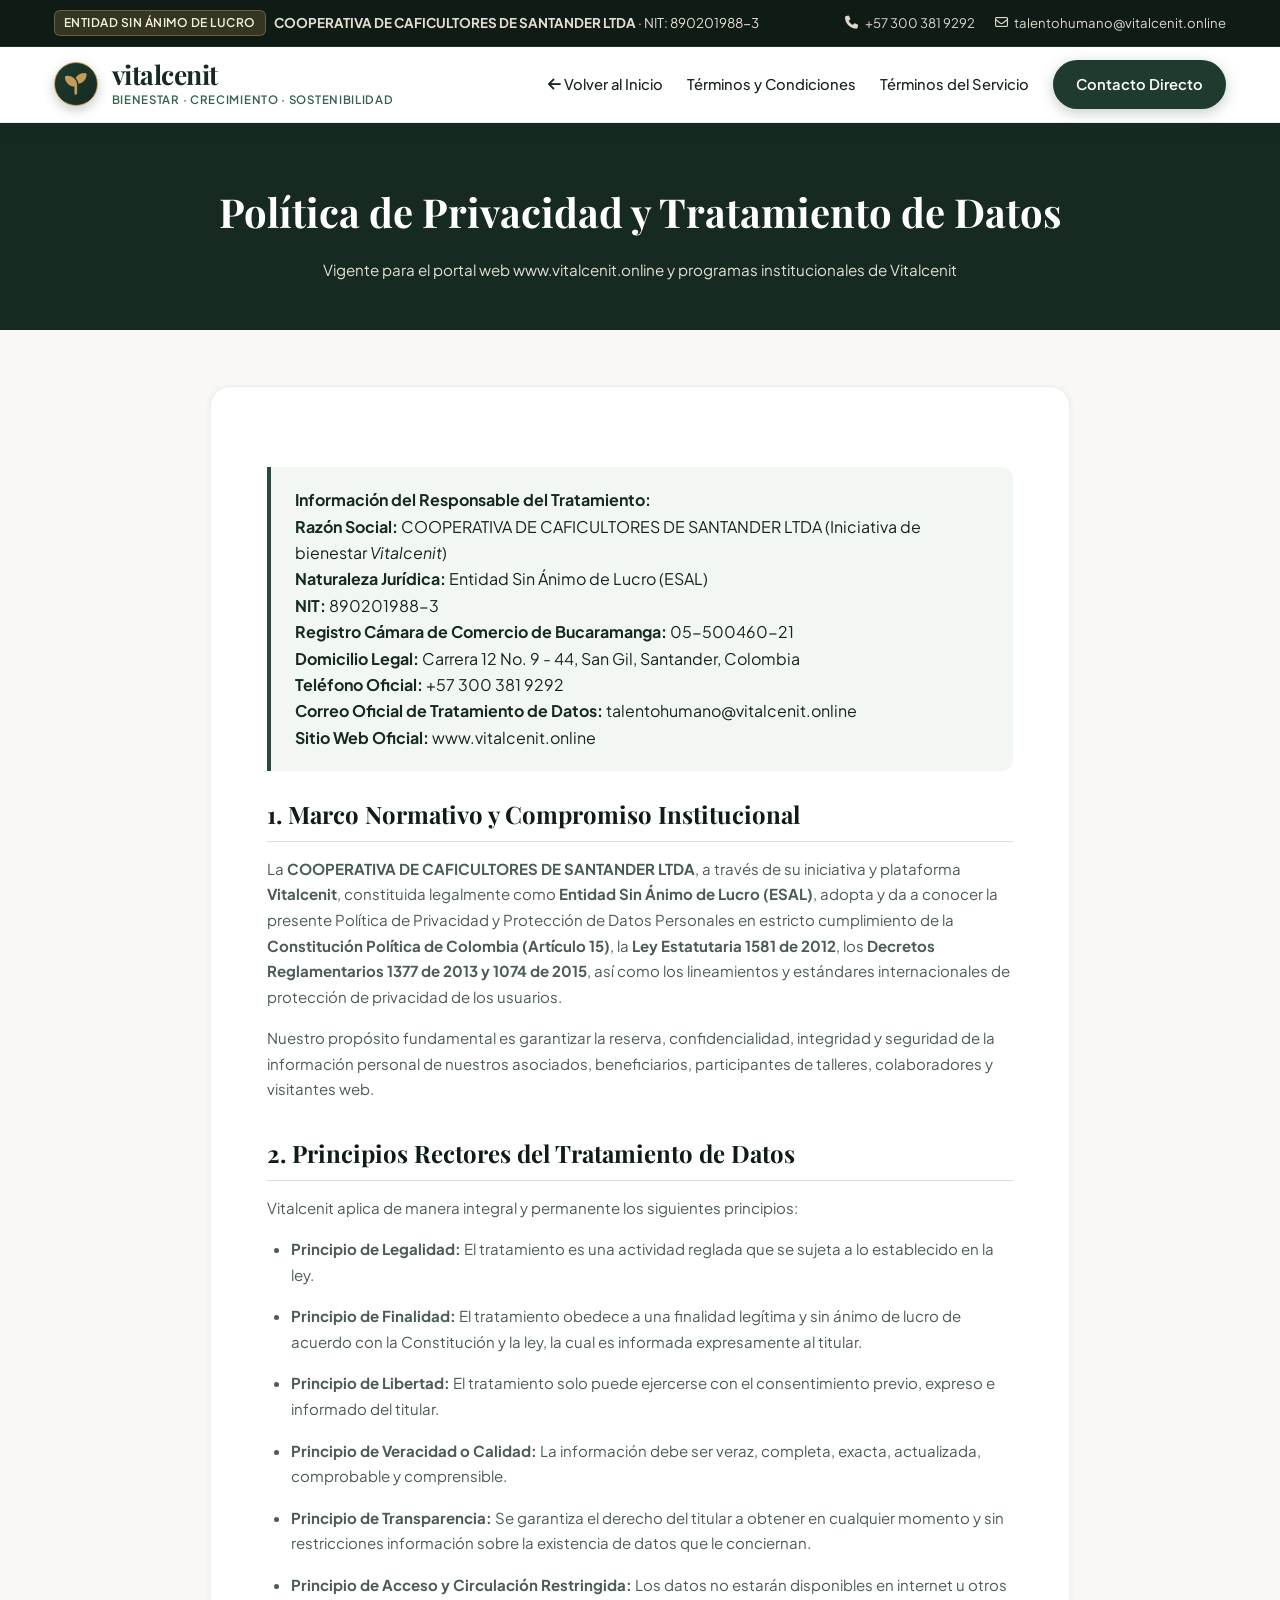
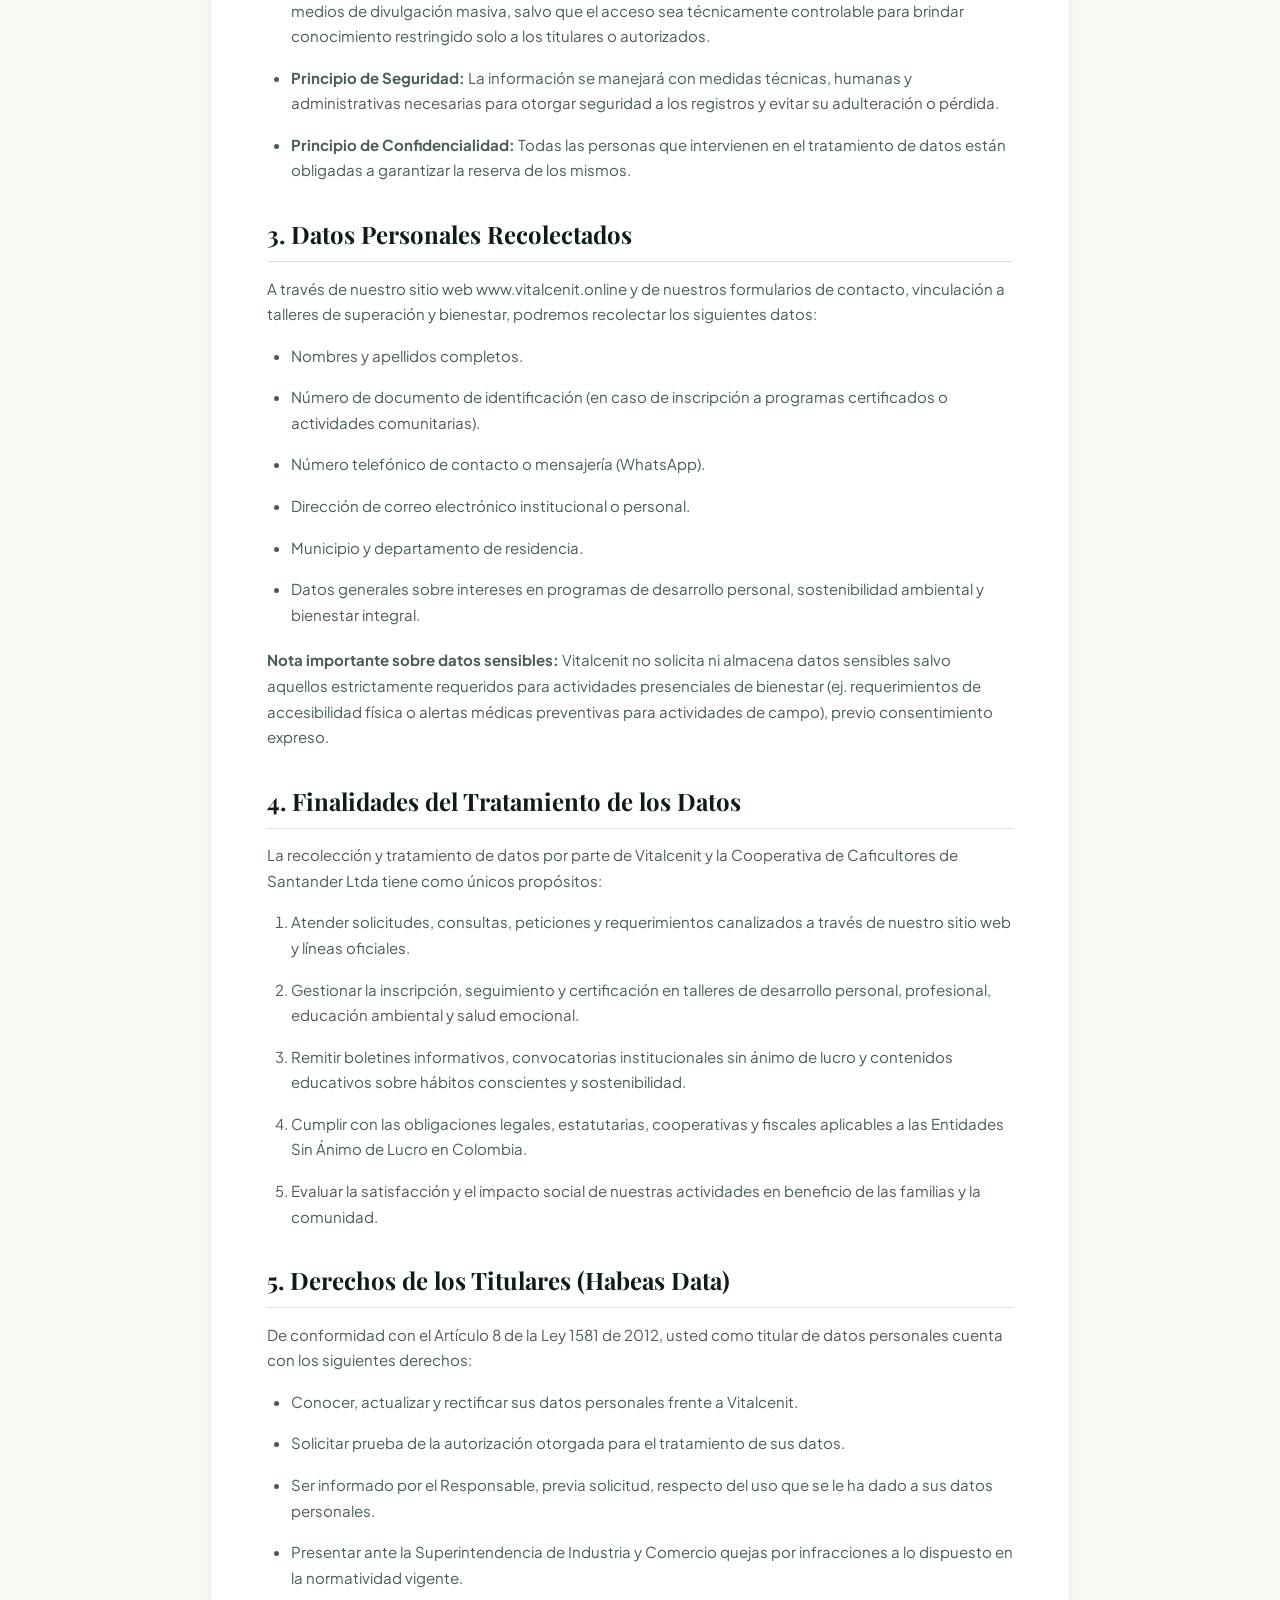
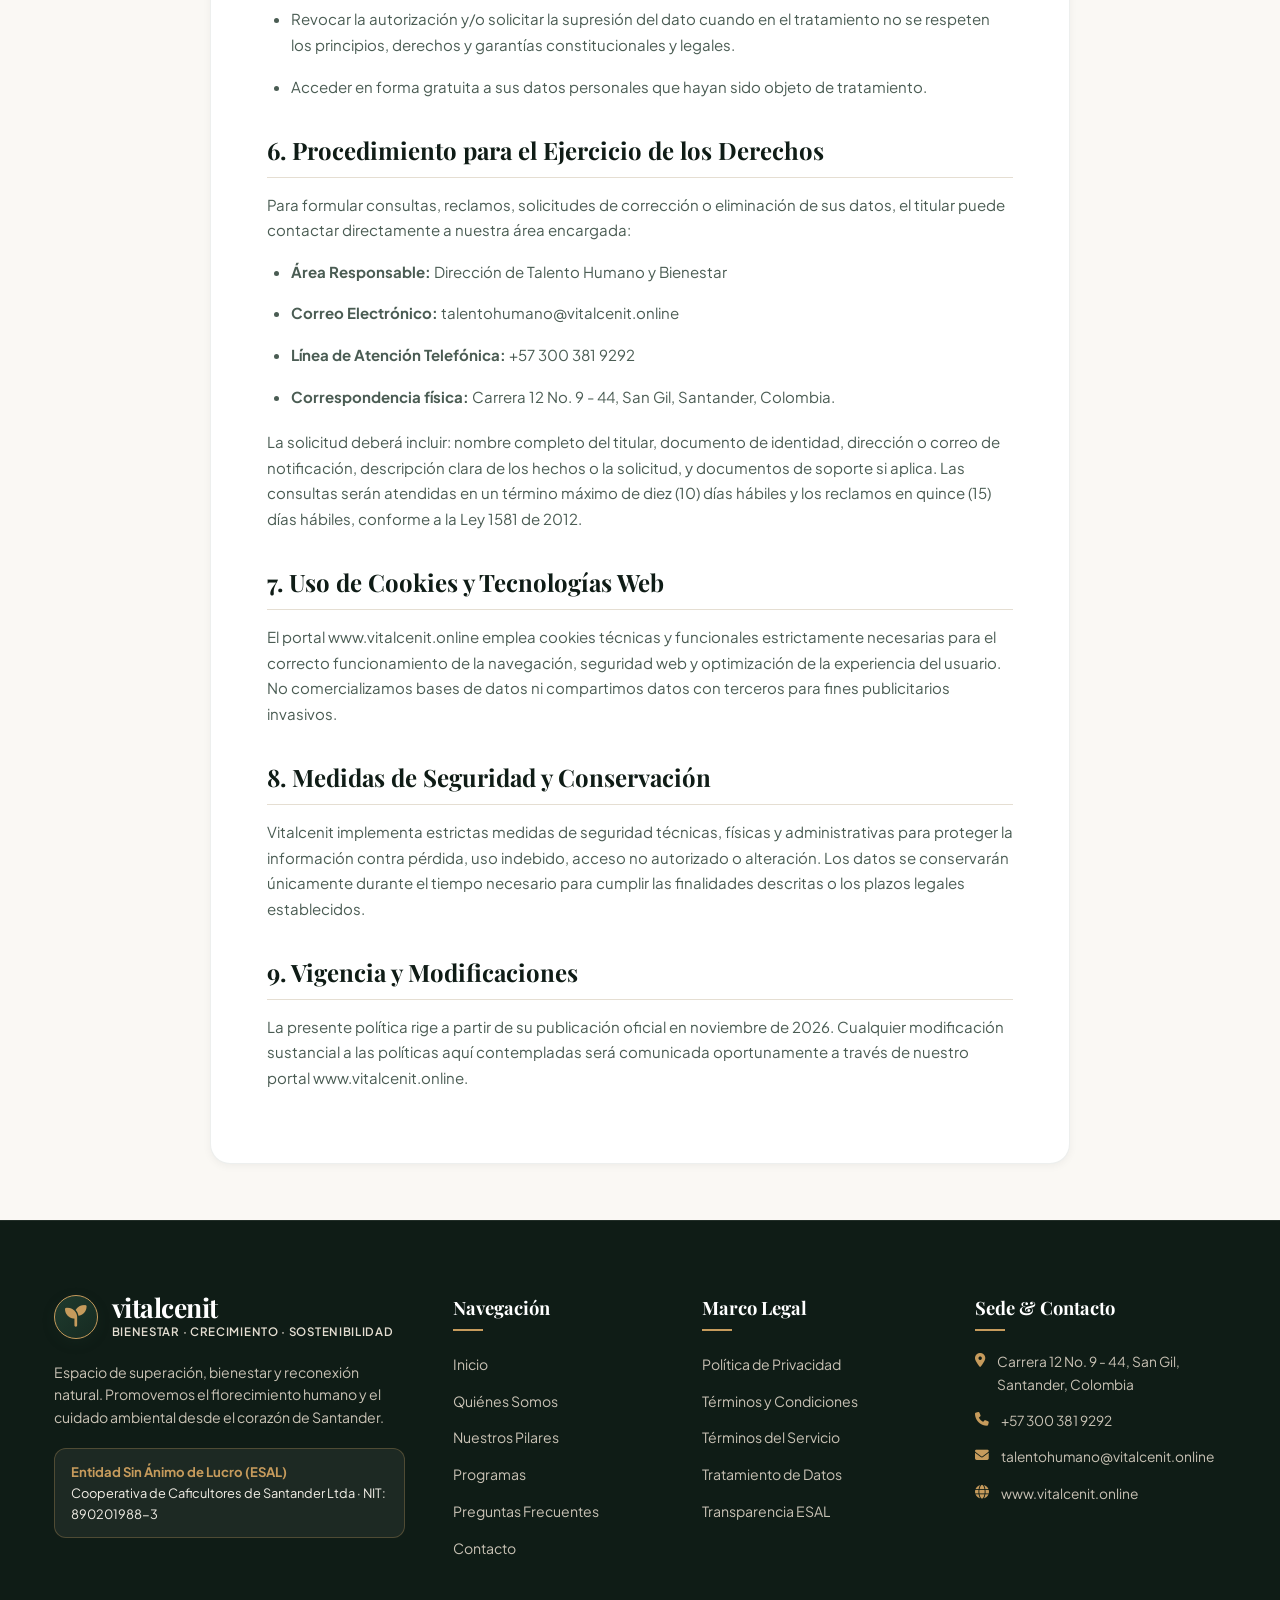
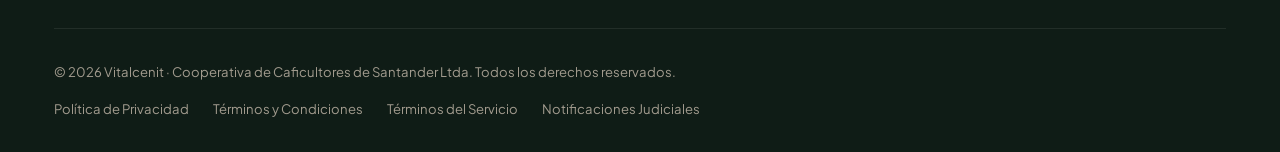
==== commit 2318da01: "Agregar seccion de marco legal, terminos del servicio, terminos y condiciones y politicas de privaci" ====
--- a/politica-de-privacidad.html
+++ b/politica-de-privacidad.html
@@ -45,6 +45,7 @@
             <nav class="nav-links">
                 <a href="index.html" class="nav-link"><i class="fa-solid fa-arrow-left"></i> Volver al Inicio</a>
                 <a href="terminos-y-condiciones.html" class="nav-link">Términos y Condiciones</a>
+                <a href="terminos-del-servicio.html" class="nav-link">Términos del Servicio</a>
                 <a href="index.html#contacto" class="btn btn-primary">Contacto Directo</a>
             </nav>
             <button class="mobile-menu-btn" aria-label="Abrir menú">
@@ -185,6 +186,7 @@
                     <ul class="footer-links">
                         <li><a href="politica-de-privacidad.html">Política de Privacidad</a></li>
                         <li><a href="terminos-y-condiciones.html">Términos y Condiciones</a></li>
+                        <li><a href="terminos-del-servicio.html">Términos del Servicio</a></li>
                         <li><a href="politica-de-privacidad.html#habeas-data">Tratamiento de Datos</a></li>
                         <li><a href="index.html#transparencia">Transparencia ESAL</a></li>
                     </ul>
@@ -204,8 +206,9 @@
             <div class="footer-bottom">
                 <p>&copy; 2026 Vitalcenit · Cooperativa de Caficultores de Santander Ltda. Todos los derechos reservados.</p>
                 <div class="footer-legal-links">
-                    <a href="politica-de-privacidad.html">Privacidad</a>
-                    <a href="terminos-y-condiciones.html">Términos Legales</a>
+                    <a href="politica-de-privacidad.html">Política de Privacidad</a>
+                    <a href="terminos-y-condiciones.html">Términos y Condiciones</a>
+                    <a href="terminos-del-servicio.html">Términos del Servicio</a>
                     <a href="mailto:talentohumano@vitalcenit.online">Notificaciones Judiciales</a>
                 </div>
             </div>
--- a/styles.css
+++ b/styles.css
@@ -1296,3 +1296,81 @@
         margin: 1.5rem 1rem;
     }
 }
+
+/* MARCO LEGAL CARDS SECTION */
+.legal-cards-grid {
+    display: grid;
+    grid-template-columns: repeat(3, 1fr);
+    gap: 2rem;
+}
+
+.legal-card {
+    background: var(--card-bg);
+    border-radius: var(--radius-lg);
+    padding: 2.25rem 2rem;
+    box-shadow: var(--shadow-sm);
+    border: 1px solid var(--border-light);
+    display: flex;
+    flex-direction: column;
+    transition: var(--transition);
+}
+
+.legal-card:hover {
+    transform: translateY(-5px);
+    box-shadow: var(--shadow-md);
+    border-color: var(--forest-600);
+}
+
+.legal-card-icon {
+    width: 56px;
+    height: 56px;
+    border-radius: var(--radius-md);
+    background: var(--sage-50);
+    border: 1px solid var(--sage-200);
+    color: var(--forest-800);
+    display: flex;
+    align-items: center;
+    justify-content: center;
+    font-size: 1.5rem;
+    margin-bottom: 1.25rem;
+    transition: var(--transition);
+}
+
+.legal-card:hover .legal-card-icon {
+    background: var(--forest-800);
+    color: var(--gold-500);
+}
+
+.legal-card h4 {
+    font-family: var(--font-heading);
+    font-size: 1.3rem;
+    color: var(--forest-900);
+    margin-bottom: 0.75rem;
+}
+
+.legal-card p {
+    font-size: 0.92rem;
+    color: var(--text-secondary);
+    line-height: 1.6;
+    margin-bottom: 1.5rem;
+    flex-grow: 1;
+}
+
+.legal-card-meta {
+    font-size: 0.8rem;
+    color: var(--text-muted);
+    margin-bottom: 1.25rem;
+    padding-top: 0.75rem;
+    border-top: 1px dashed var(--sand-200);
+}
+
+.legal-card-btn {
+    width: 100%;
+}
+
+@media (max-width: 992px) {
+    .legal-cards-grid {
+        grid-template-columns: 1fr;
+    }
+}
+
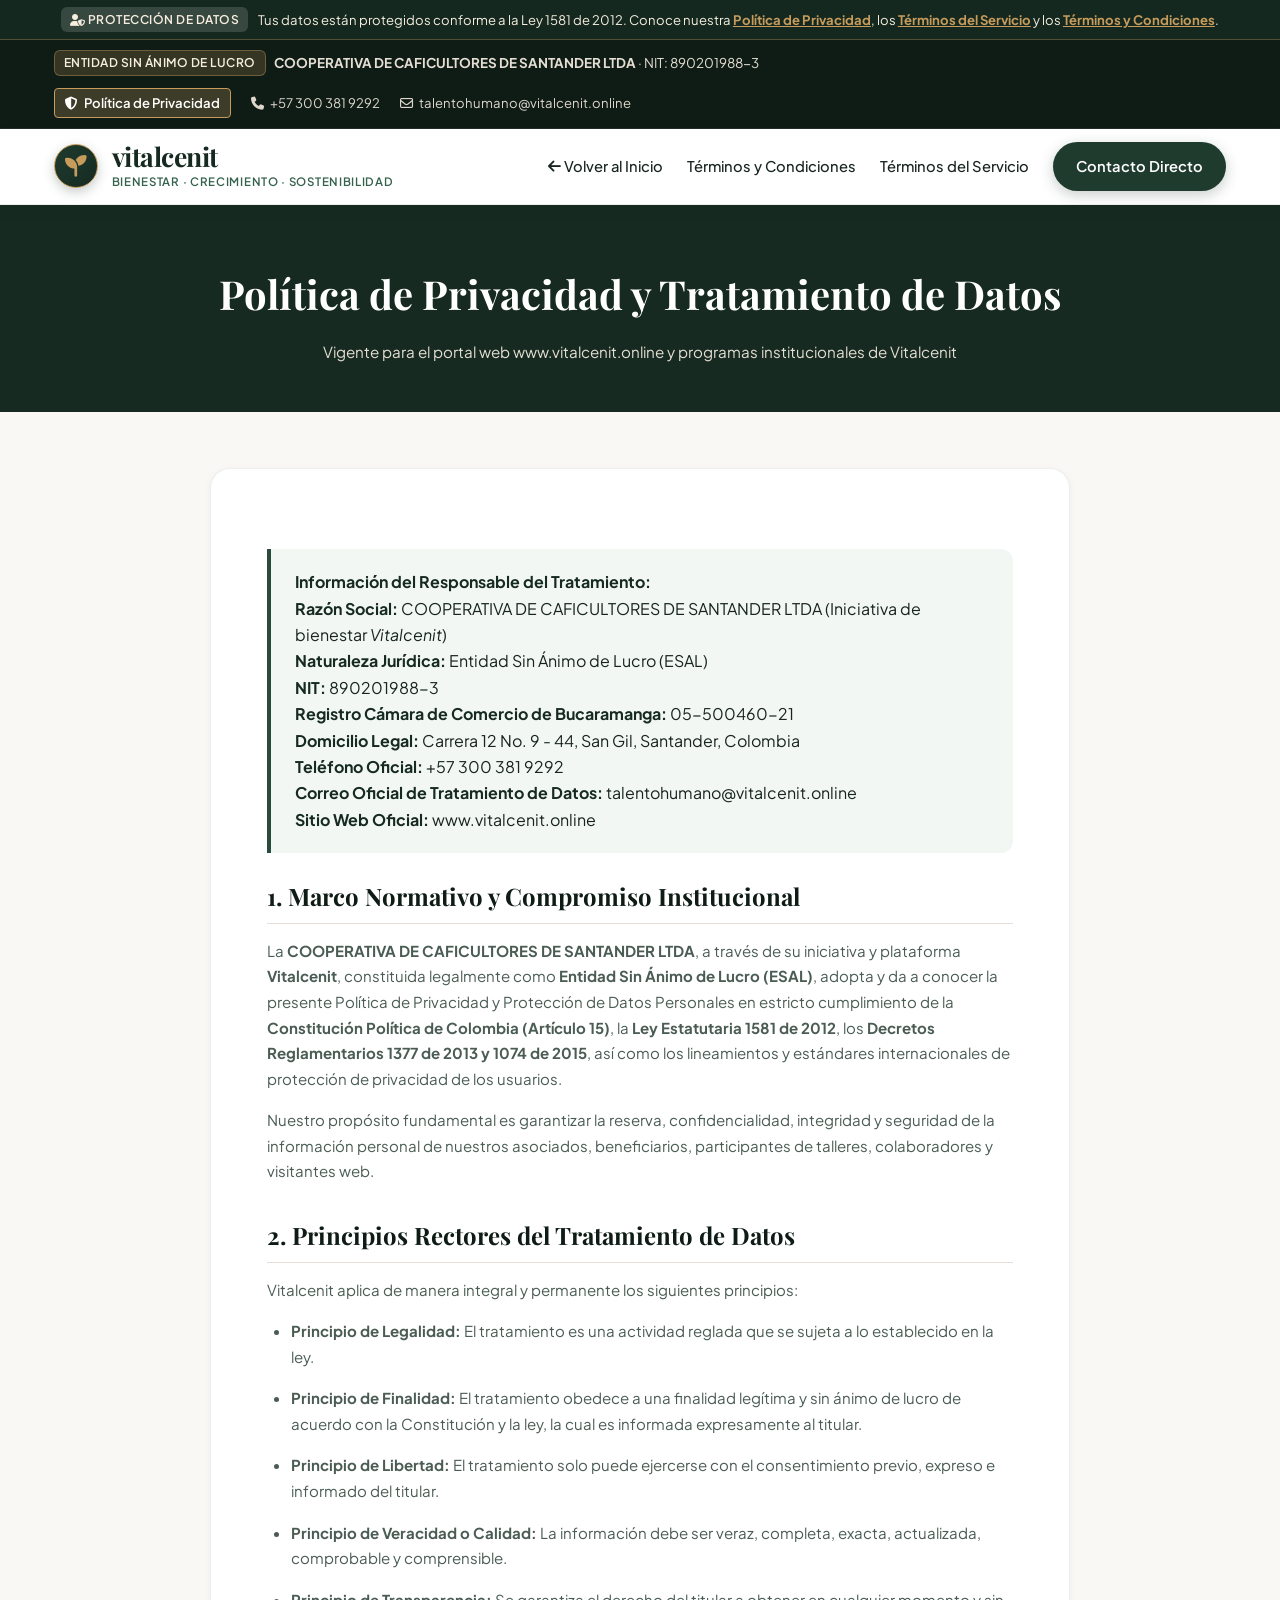
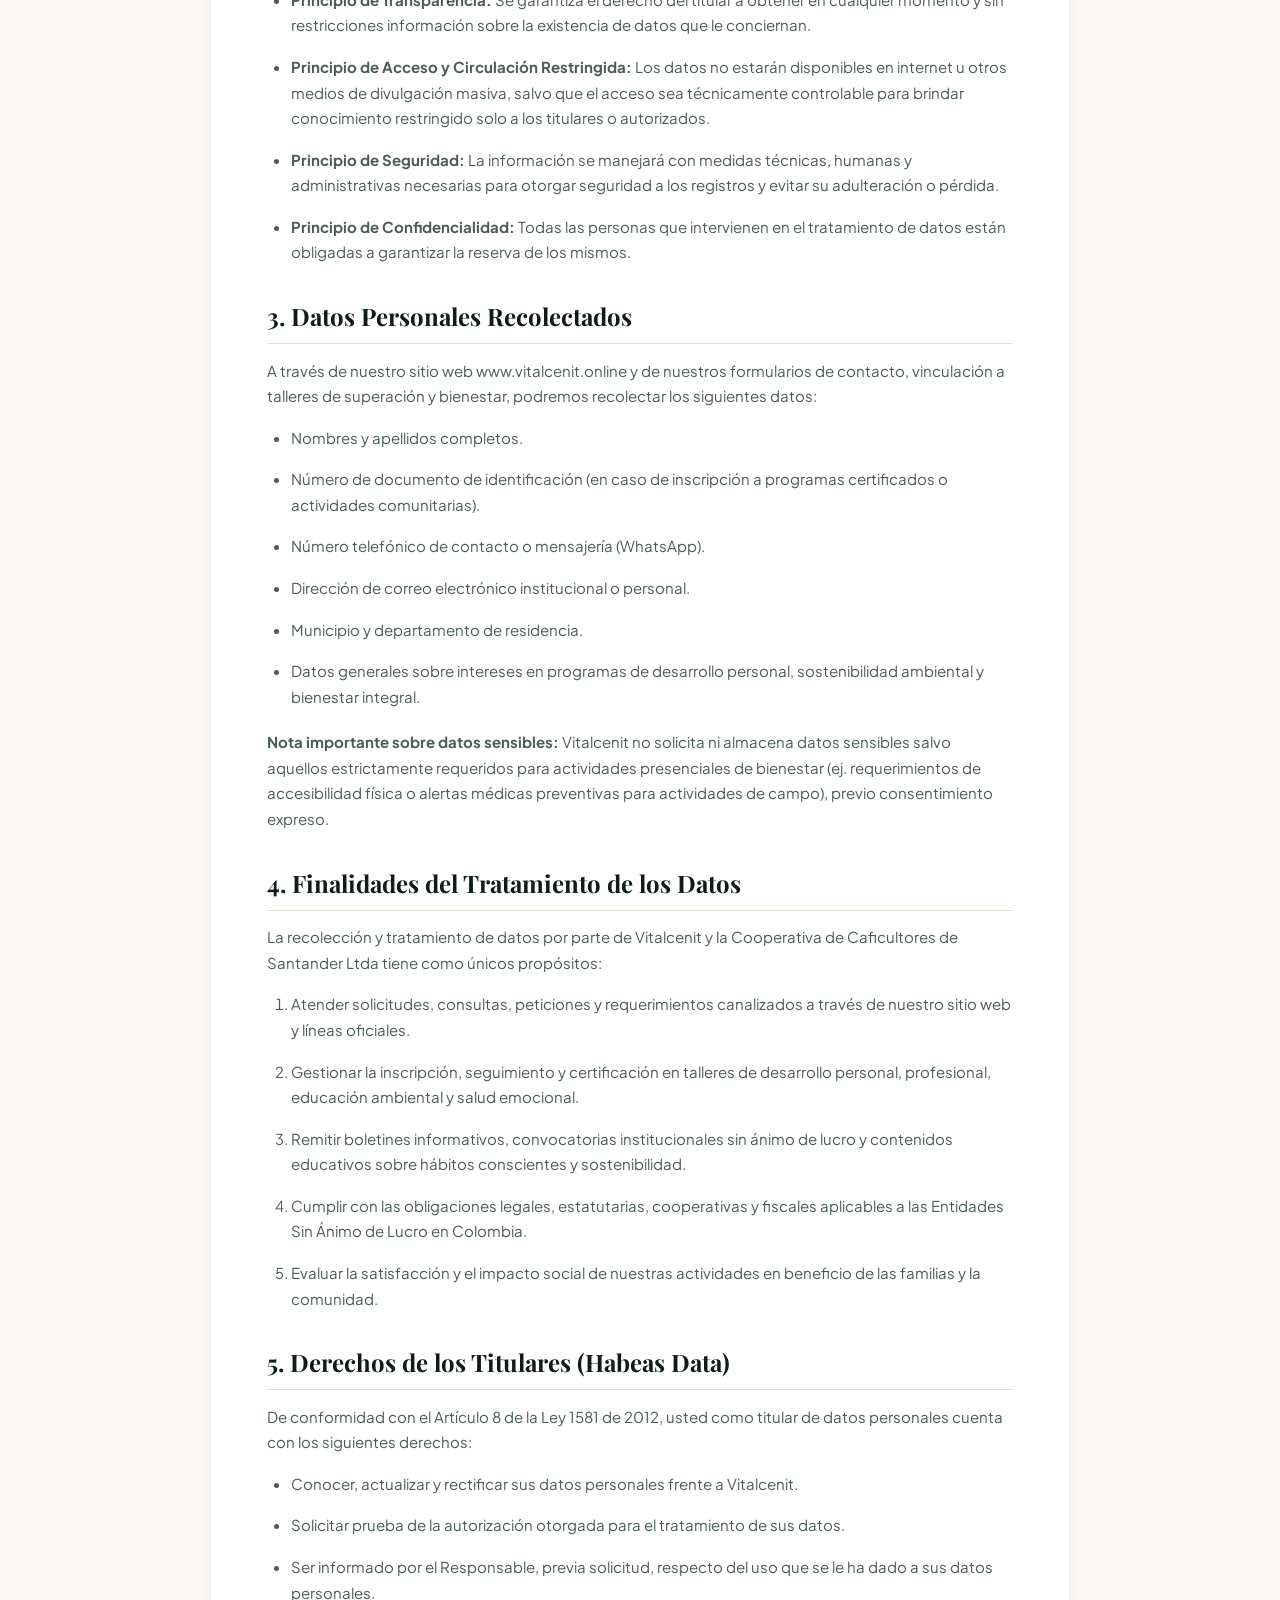
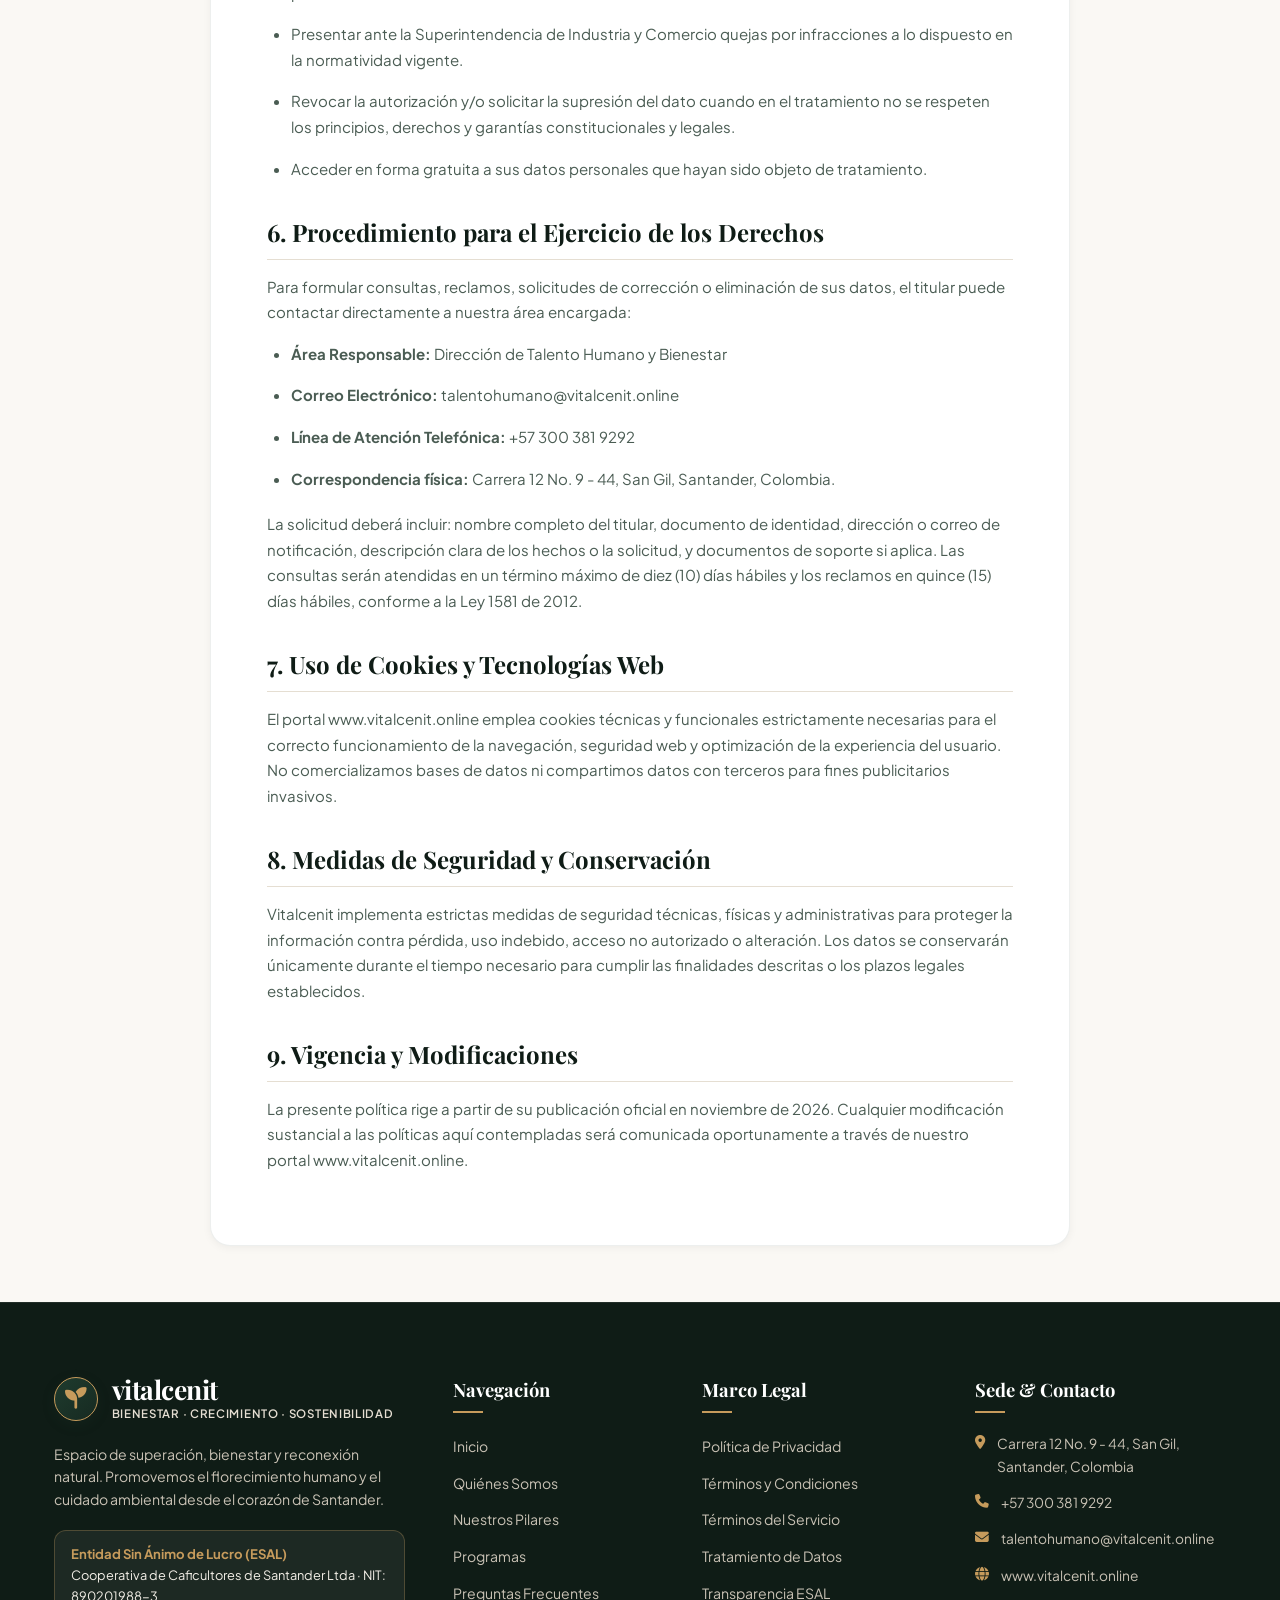
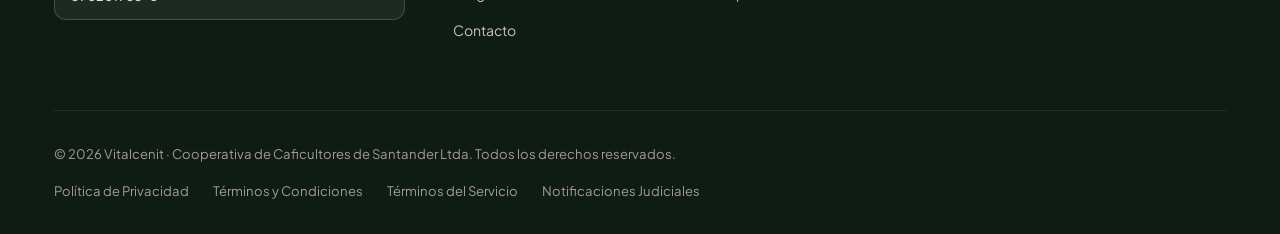
==== commit 6a7f79ad: "Disponibilizar Politica de Privacidad de forma prominente en el inicio superior de la pagina" ====
--- a/politica-de-privacidad.html
+++ b/politica-de-privacidad.html
@@ -16,6 +16,14 @@
 </head>
 <body>
 
+    <!-- BANNER PERMANENTE DE PRIVACIDAD Y TRANSPARENCIA (INICIO DE PÁGINA) -->
+    <div class="privacy-alert-banner">
+        <div class="container privacy-alert-content">
+            <span class="esal-tag" style="background:rgba(255,255,255,0.15); border:none;"><i class="fa-solid fa-user-shield"></i> Protección de Datos</span>
+            <span>Tus datos están protegidos conforme a la Ley 1581 de 2012. Conoce nuestra <a href="politica-de-privacidad.html"><strong>Política de Privacidad</strong></a>, los <a href="terminos-del-servicio.html"><strong>Términos del Servicio</strong></a> y los <a href="terminos-y-condiciones.html"><strong>Términos y Condiciones</strong></a>.</span>
+        </div>
+    </div>
+
     <!-- TOP BAR INSTITUCIONAL -->
     <div class="top-bar">
         <div class="container top-bar-content">
@@ -24,6 +32,7 @@
                 <span><strong>COOPERATIVA DE CAFICULTORES DE SANTANDER LTDA</strong> · NIT: 890201988-3</span>
             </div>
             <div class="top-bar-links">
+                <a href="politica-de-privacidad.html" class="top-bar-privacy-btn"><i class="fa-solid fa-shield-halved"></i> Política de Privacidad</a>
                 <a href="tel:3003819292"><i class="fa-solid fa-phone"></i> +57 300 381 9292</a>
                 <a href="mailto:talentohumano@vitalcenit.online"><i class="fa-regular fa-envelope"></i> talentohumano@vitalcenit.online</a>
             </div>
--- a/styles.css
+++ b/styles.css
@@ -1374,3 +1374,81 @@
     }
 }
 
+
+/* BANNER DE PRIVACIDAD EN LA PARTE SUPERIOR */
+.privacy-alert-banner {
+    background: #14281f;
+    color: #f7eedf;
+    font-size: 0.82rem;
+    padding: 0.45rem 0;
+    border-bottom: 1px solid rgba(198, 155, 92, 0.35);
+    text-align: center;
+}
+
+.privacy-alert-content {
+    display: flex;
+    align-items: center;
+    justify-content: center;
+    flex-wrap: wrap;
+    gap: 0.6rem;
+}
+
+.privacy-alert-content a {
+    color: #c69b5c;
+    text-decoration: underline;
+    font-weight: 600;
+}
+
+.privacy-alert-content a:hover {
+    color: #ffffff;
+}
+
+.top-bar-privacy-btn {
+    background: rgba(198, 155, 92, 0.25);
+    border: 1px solid #c69b5c;
+    padding: 0.2rem 0.6rem;
+    border-radius: 4px;
+    color: #ffffff !important;
+    font-weight: 600;
+}
+
+.nav-privacy-link {
+    color: #1f3b2e !important;
+    font-weight: 600 !important;
+}
+
+.hero-trust-row-4 {
+    display: grid;
+    grid-template-columns: repeat(4, 1fr);
+    gap: 1rem;
+    padding-top: 1.75rem;
+    border-top: 1px solid var(--border-color);
+}
+
+@media (max-width: 992px) {
+    .hero-trust-row-4 {
+        grid-template-columns: repeat(2, 1fr);
+    }
+}
+
+@media (max-width: 768px) {
+    .top-bar {
+        display: block;
+        text-align: center;
+        padding: 0.5rem 0;
+    }
+    .top-bar-content {
+        justify-content: center;
+    }
+    .top-bar-links {
+        display: flex;
+        flex-wrap: wrap;
+        justify-content: center;
+        gap: 0.75rem;
+        margin-top: 0.35rem;
+    }
+    .hero-trust-row-4 {
+        grid-template-columns: 1fr;
+    }
+}
+
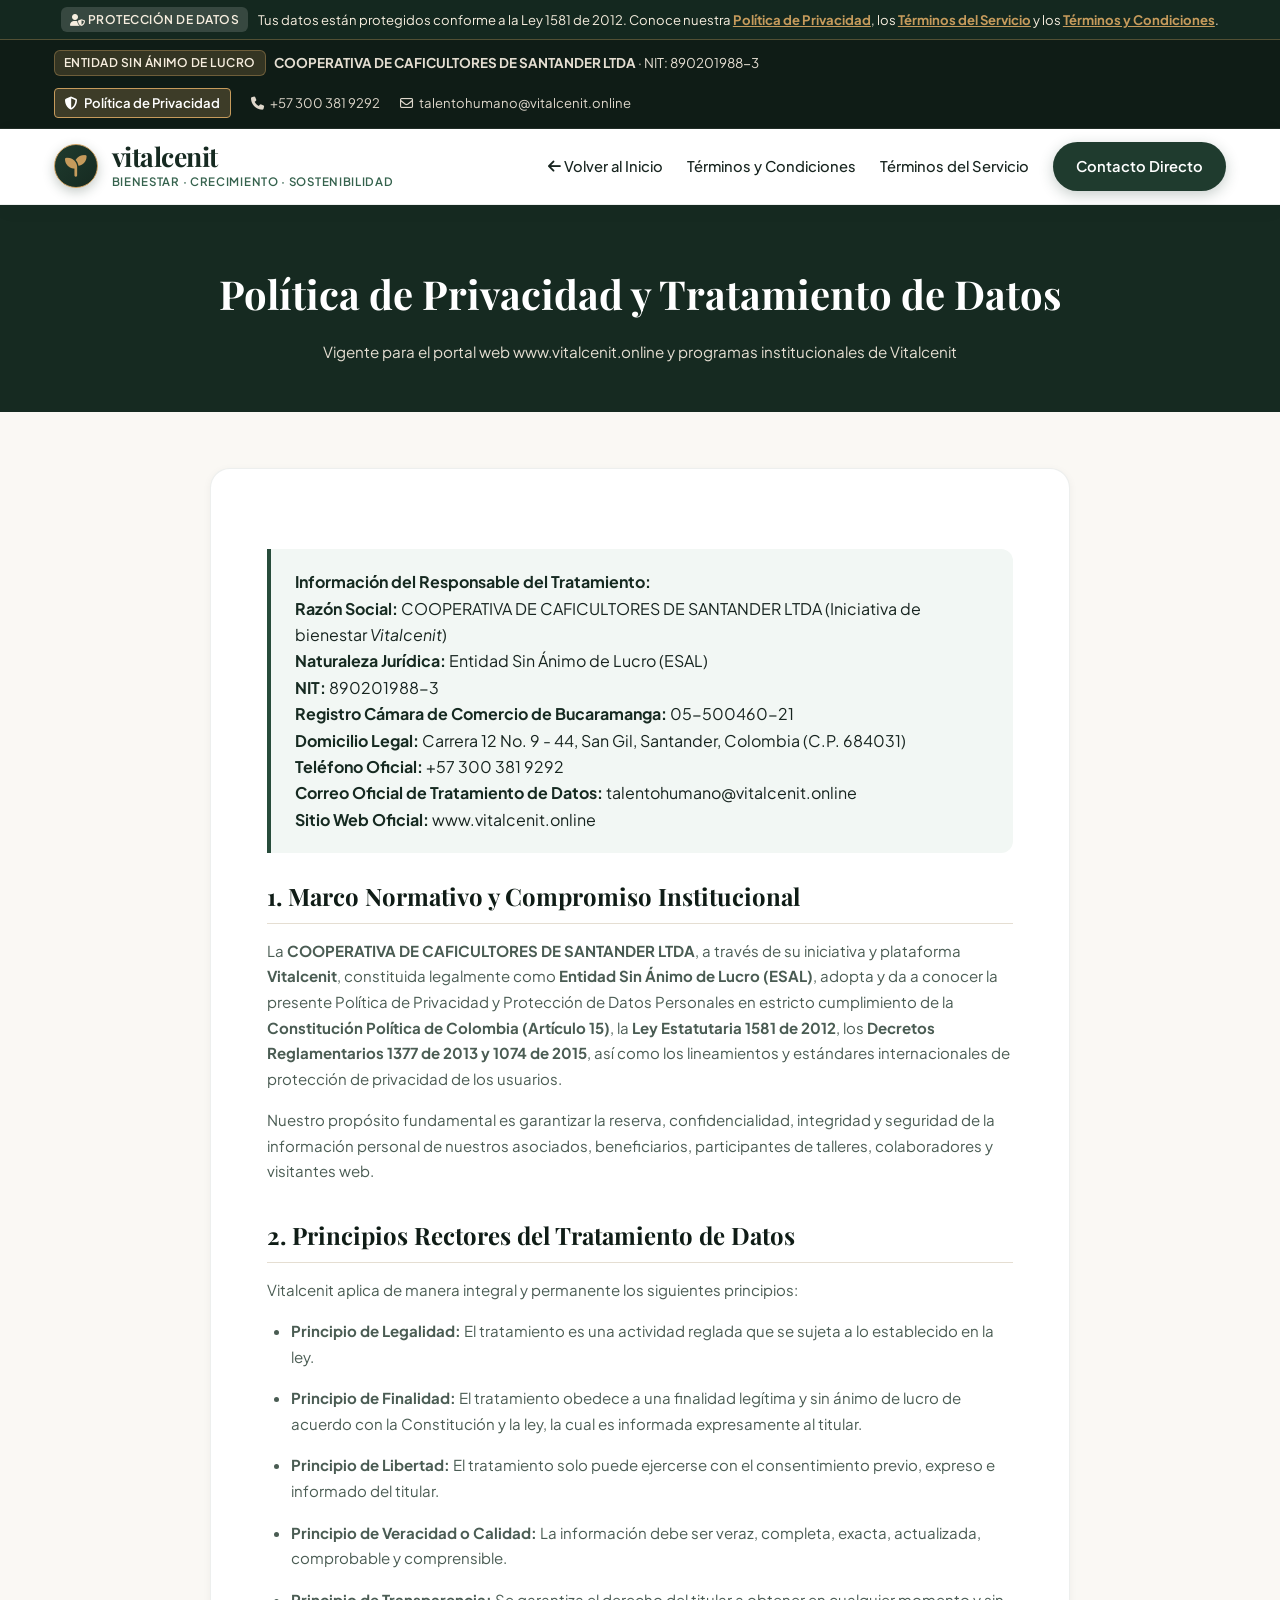
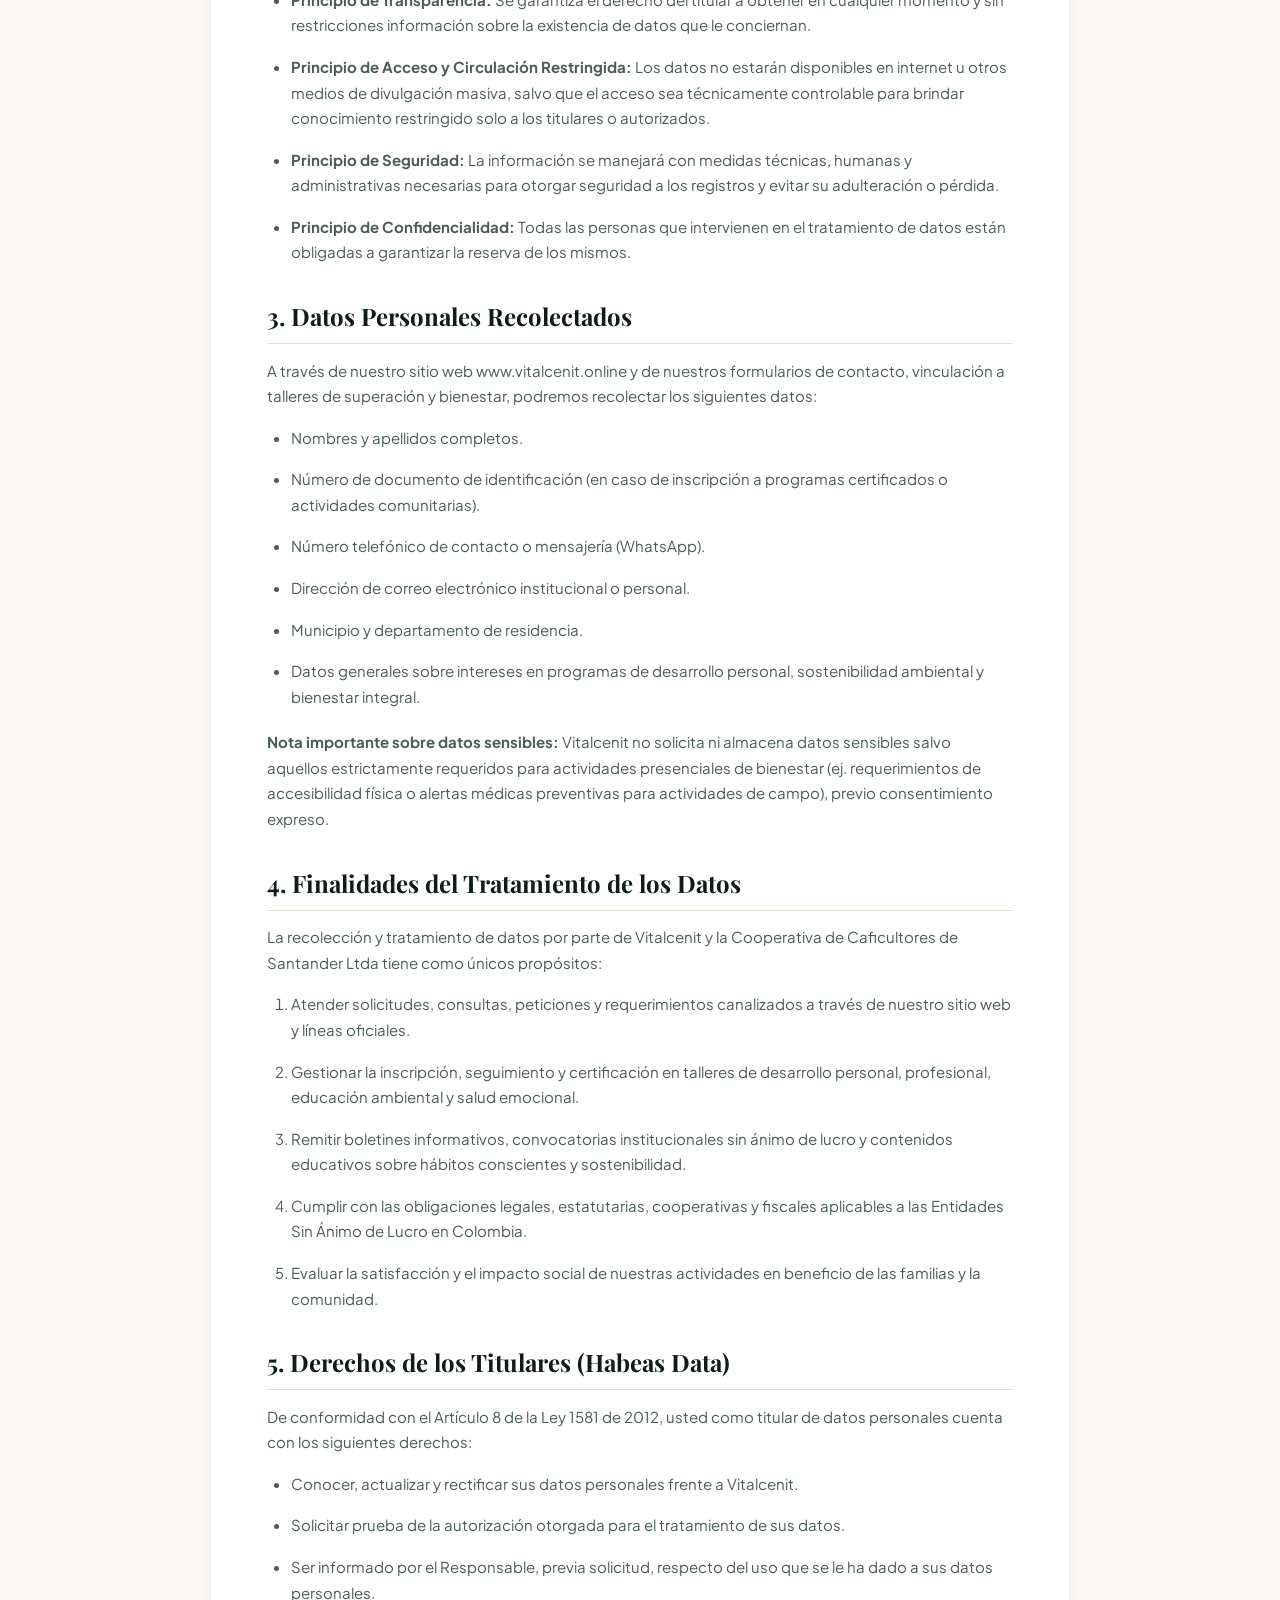
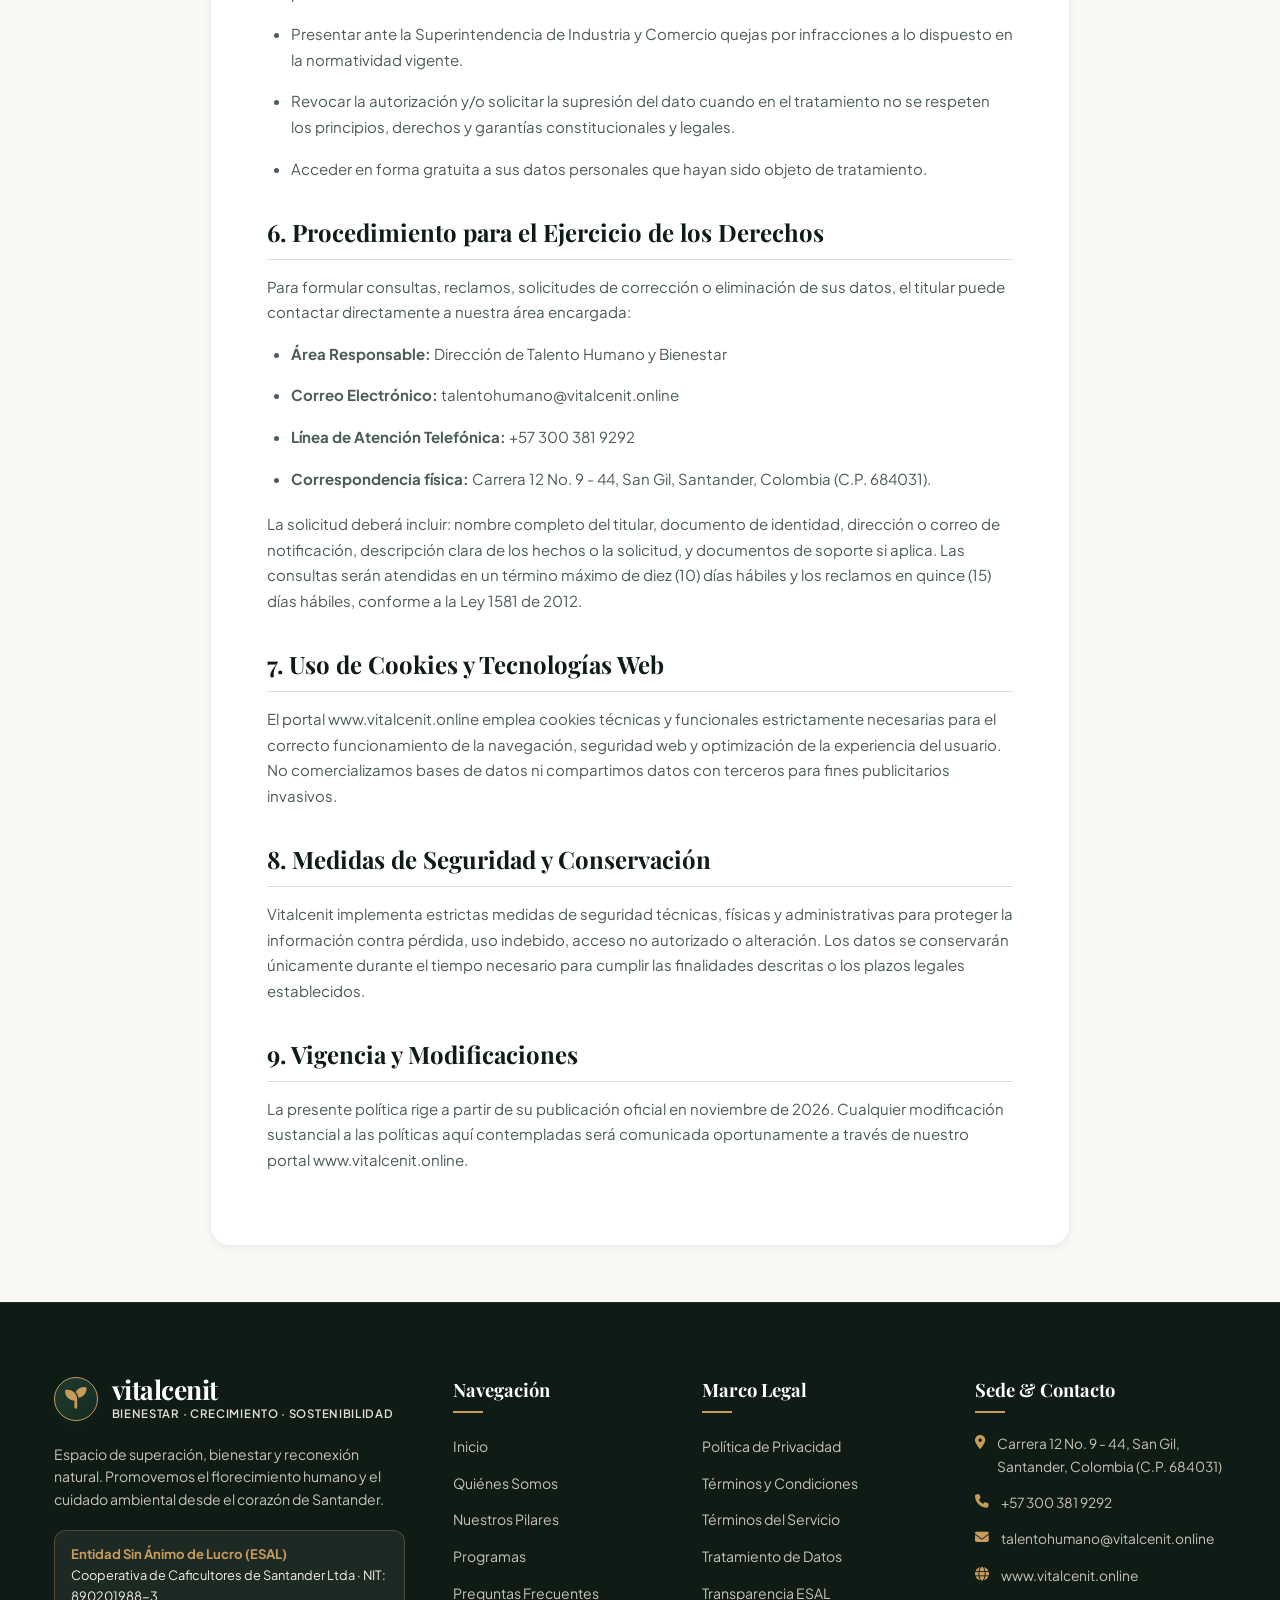
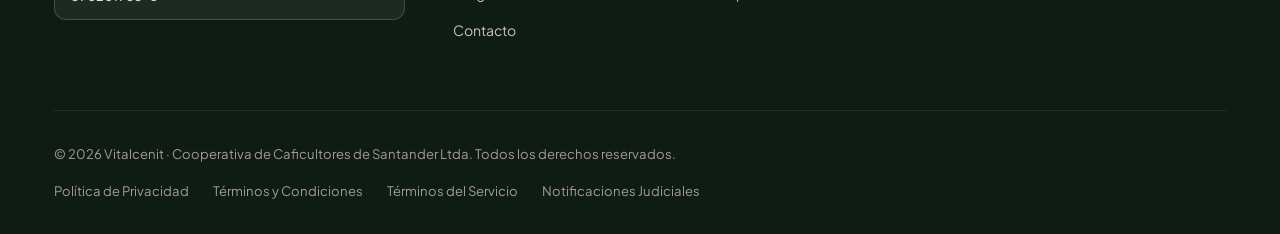
==== commit 858514c7: "Agregar codigo postal oficial 684031 a las direcciones y sedes" ====
--- a/politica-de-privacidad.html
+++ b/politica-de-privacidad.html
@@ -1,4 +1,4 @@
-<!DOCTYPE html>
+﻿<!DOCTYPE html>
 <html lang="es">
 <head>
     <meta charset="UTF-8">
@@ -81,7 +81,7 @@
                 <strong>Naturaleza Jurídica:</strong> Entidad Sin Ánimo de Lucro (ESAL)<br>
                 <strong>NIT:</strong> 890201988-3<br>
                 <strong>Registro Cámara de Comercio de Bucaramanga:</strong> 05-500460-21<br>
-                <strong>Domicilio Legal:</strong> Carrera 12 No. 9 - 44, San Gil, Santander, Colombia<br>
+                <strong>Domicilio Legal:</strong> Carrera 12 No. 9 - 44, San Gil, Santander, Colombia (C.P. 684031)<br>
                 <strong>Teléfono Oficial:</strong> +57 300 381 9292<br>
                 <strong>Correo Oficial de Tratamiento de Datos:</strong> talentohumano@vitalcenit.online<br>
                 <strong>Sitio Web Oficial:</strong> www.vitalcenit.online
@@ -143,7 +143,7 @@
                 <li><strong>Área Responsable:</strong> Dirección de Talento Humano y Bienestar</li>
                 <li><strong>Correo Electrónico:</strong> <a href="mailto:talentohumano@vitalcenit.online">talentohumano@vitalcenit.online</a></li>
                 <li><strong>Línea de Atención Telefónica:</strong> +57 300 381 9292</li>
-                <li><strong>Correspondencia física:</strong> Carrera 12 No. 9 - 44, San Gil, Santander, Colombia.</li>
+                <li><strong>Correspondencia física:</strong> Carrera 12 No. 9 - 44, San Gil, Santander, Colombia (C.P. 684031).</li>
             </ul>
             <p>La solicitud deberá incluir: nombre completo del titular, documento de identidad, dirección o correo de notificación, descripción clara de los hechos o la solicitud, y documentos de soporte si aplica. Las consultas serán atendidas en un término máximo de diez (10) días hábiles y los reclamos en quince (15) días hábiles, conforme a la Ley 1581 de 2012.</p>
 
@@ -204,7 +204,7 @@
                 <div>
                     <h4 class="footer-heading">Sede & Contacto</h4>
                     <ul class="footer-contact-list">
-                        <li><i class="fa-solid fa-location-dot"></i> <span>Carrera 12 No. 9 - 44, San Gil, Santander, Colombia</span></li>
+                        <li><i class="fa-solid fa-location-dot"></i> <span>Carrera 12 No. 9 - 44, San Gil, Santander, Colombia (C.P. 684031)</span></li>
                         <li><i class="fa-solid fa-phone"></i> <span>+57 300 381 9292</span></li>
                         <li><i class="fa-solid fa-envelope"></i> <span>talentohumano@vitalcenit.online</span></li>
                         <li><i class="fa-solid fa-globe"></i> <span>www.vitalcenit.online</span></li>
@@ -227,3 +227,5 @@
     <script src="app.js"></script>
 </body>
 </html>
+
+
